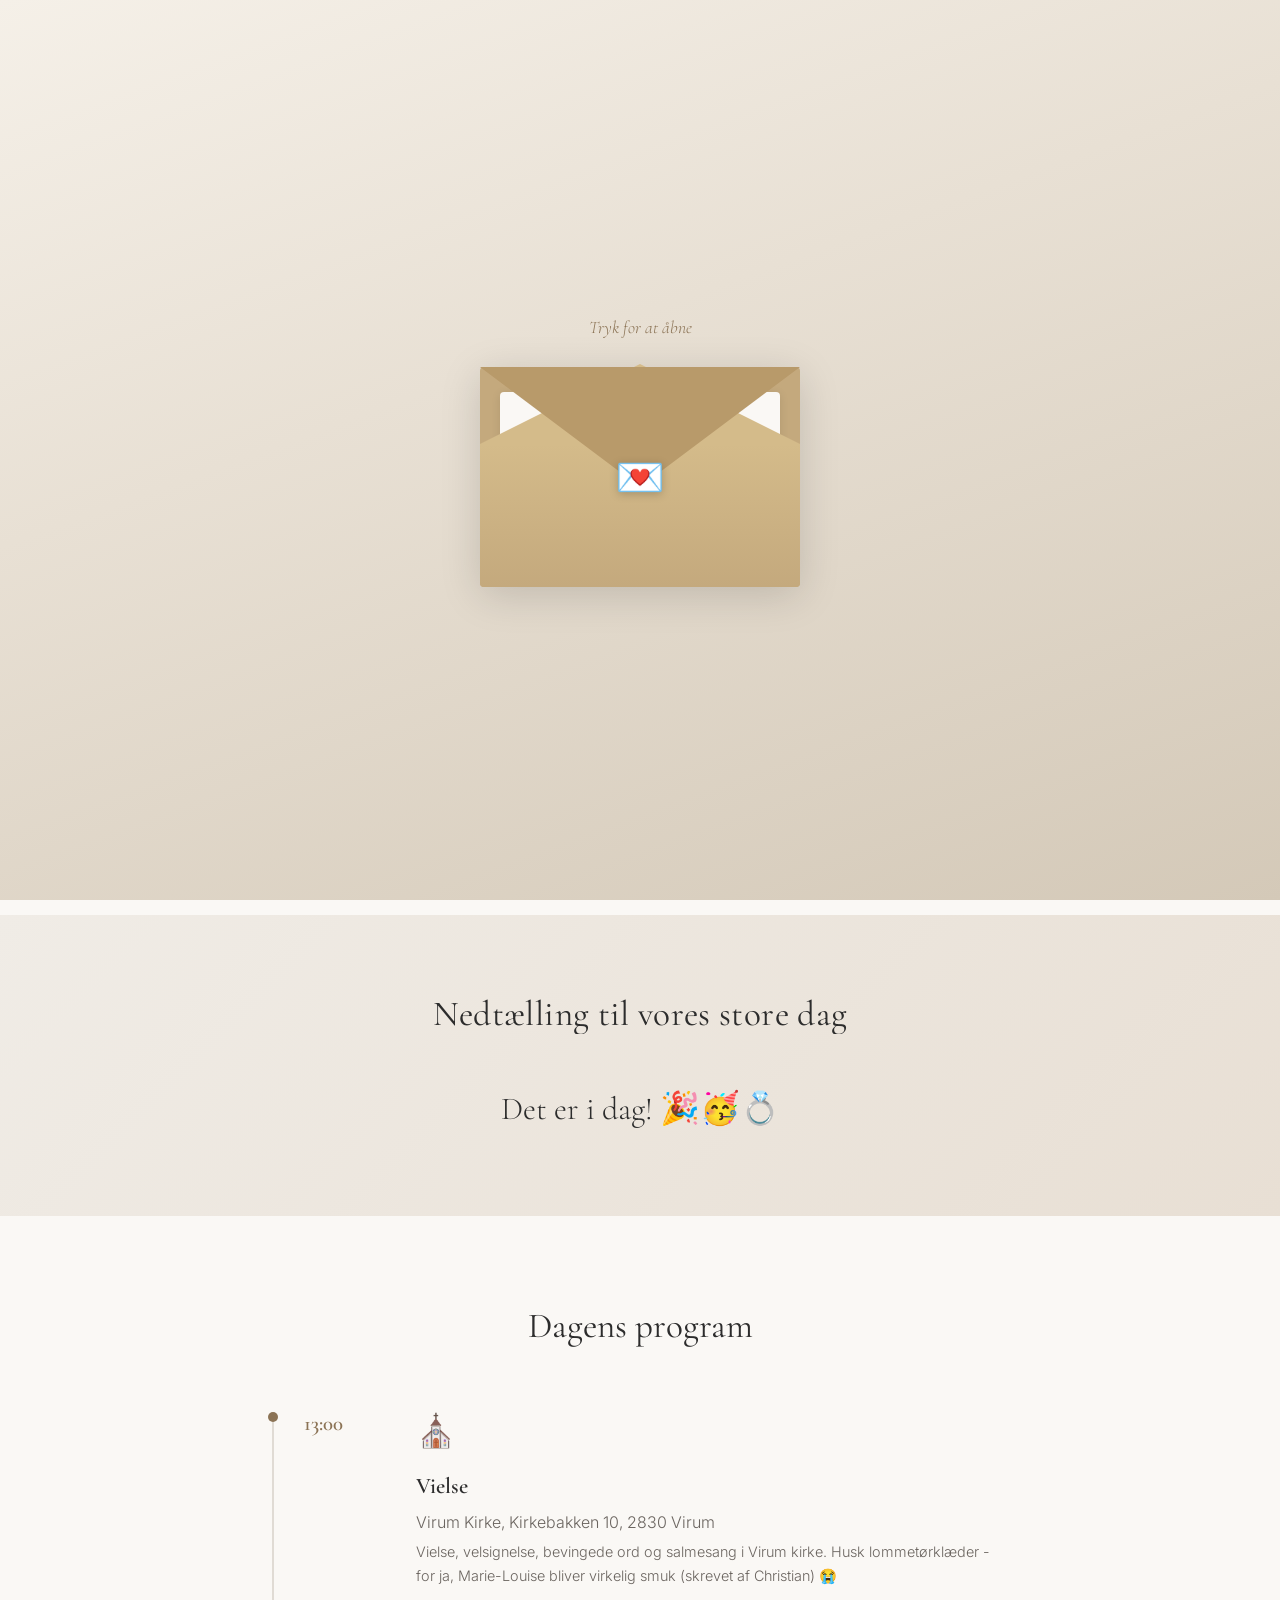
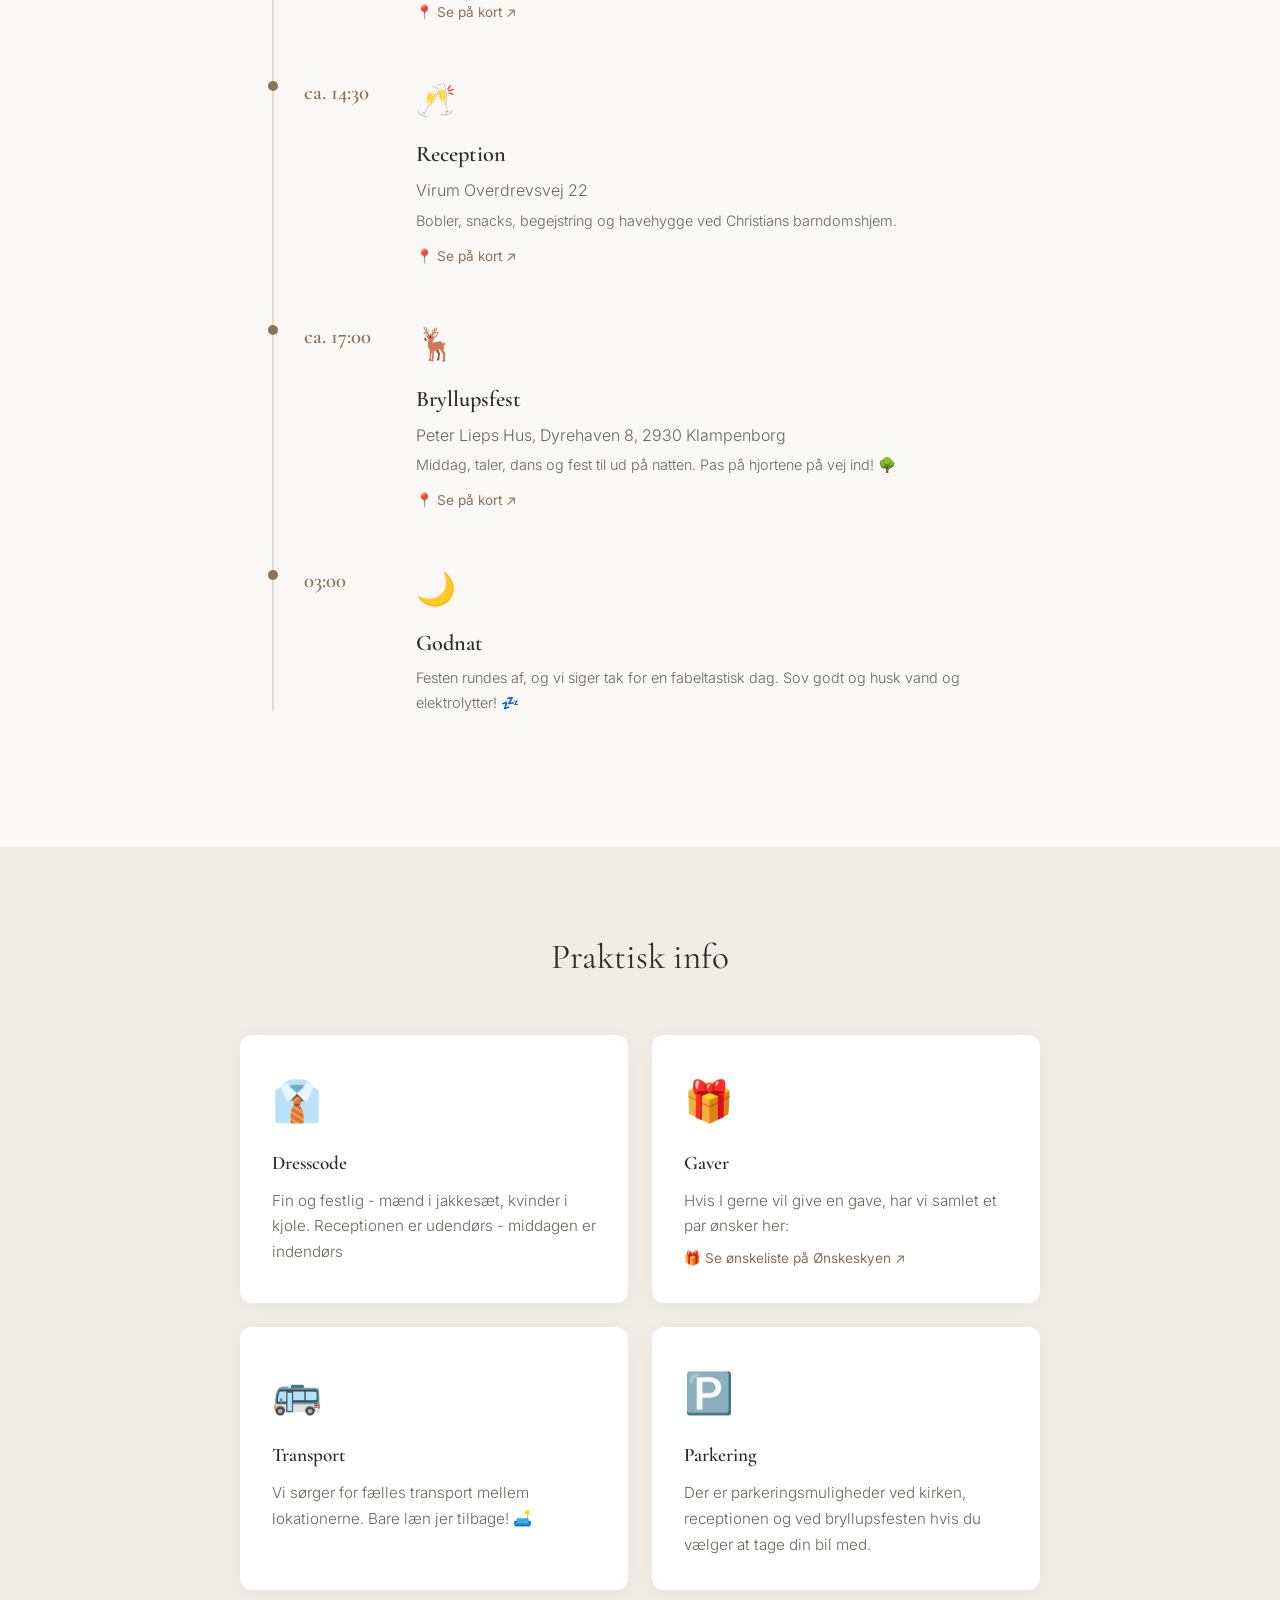
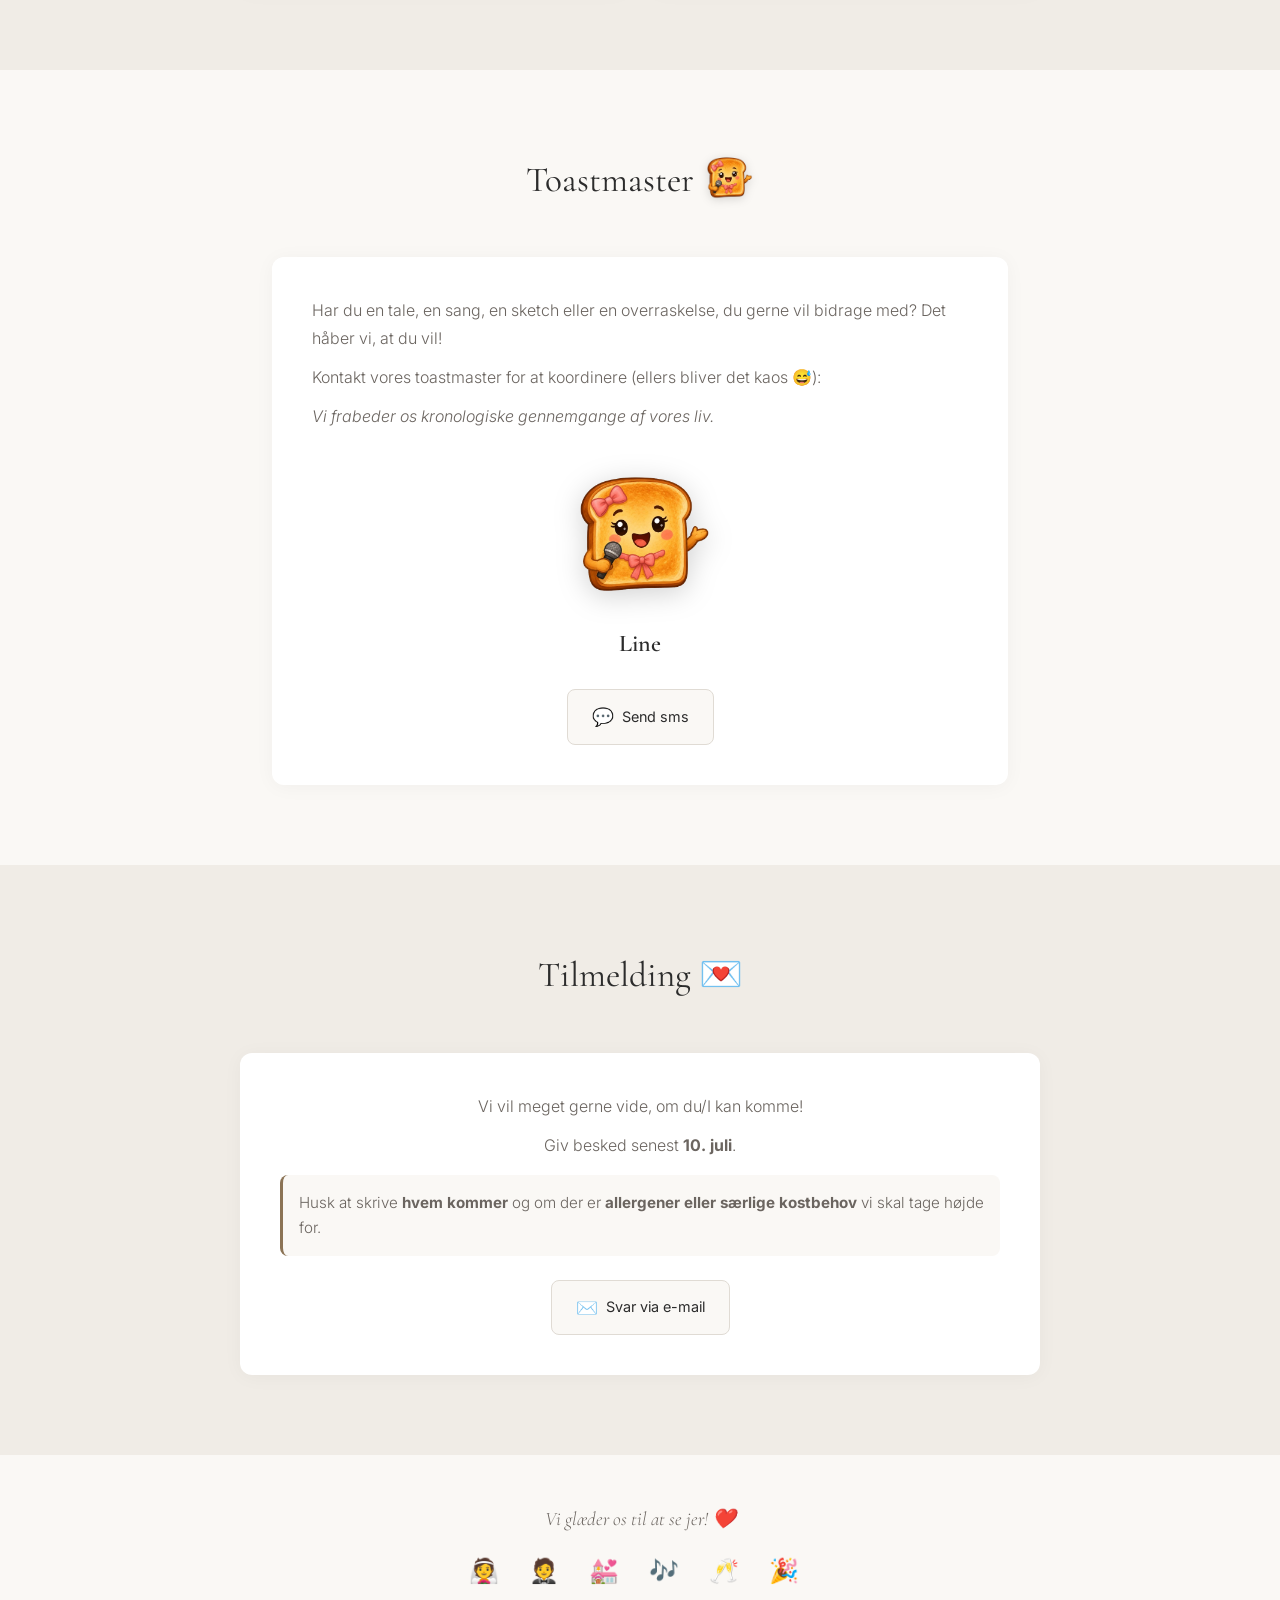
==== index.html @ 2d12bd7f "Brug toastmaster-maskot billede i stedet for emojis" ====
<!DOCTYPE html>
<html lang="da">
<head>
    <meta charset="UTF-8">
    <meta name="viewport" content="width=device-width, initial-scale=1.0">
    <title>Marie-Louise & Christian - Bryllup 22. august 2026</title>
    <link rel="preconnect" href="https://fonts.googleapis.com">
    <link rel="preconnect" href="https://fonts.gstatic.com" crossorigin>
    <link href="https://fonts.googleapis.com/css2?family=Cormorant+Garamond:ital,wght@0,400;0,600;1,400&family=Inter:wght@300;400;500&display=swap" rel="stylesheet">
    <link rel="stylesheet" href="style.css">
</head>
<body>

<!-- ============ ENVELOPE INTRO ============ -->
<div id="envelope-overlay">
    <div id="envelope-scene">
        <p class="envelope-hint">Tryk for at åbne</p>
        <div id="envelope" role="button" tabindex="0" aria-label="Åbn invitation">
            <!-- Back of envelope -->
            <div class="envelope-back"></div>
            <!-- Letter that slides up -->
            <div class="envelope-letter">
                <div class="letter-content">
                    <p class="letter-date">22. august 2026</p>
                    <p class="letter-names">Marie<span class="ml-dash">-</span>Louise<br><span class="letter-amp">&</span><br>Christian</p>
                    <p class="letter-line">I er inviteret til vores bryllup ❤️</p>
                </div>
            </div>
            <!-- Front flap (triangle) -->
            <div class="envelope-flap"></div>
            <!-- Front of envelope -->
            <div class="envelope-front"></div>
            <!-- Wax seal -->
            <div class="envelope-seal">💌</div>
        </div>
    </div>
</div>

<!-- Floating emojis that drift across the screen -->
<div class="floating-emojis" aria-hidden="true">
    <span class="floater" style="--delay: 0s; --x-start: 10%; --duration: 12s;">💒</span>
    <span class="floater" style="--delay: 2s; --x-start: 25%; --duration: 15s;">💍</span>
    <span class="floater" style="--delay: 4s; --x-start: 50%; --duration: 11s;">🥂</span>
    <span class="floater" style="--delay: 1s; --x-start: 70%; --duration: 14s;">🎉</span>
    <span class="floater" style="--delay: 3s; --x-start: 85%; --duration: 13s;">💐</span>
    <span class="floater" style="--delay: 5s; --x-start: 40%; --duration: 16s;">🦌</span>
    <span class="floater" style="--delay: 7s; --x-start: 60%; --duration: 10s;">🍾</span>
    <span class="floater" style="--delay: 6s; --x-start: 15%; --duration: 12s;">❤️</span>
    <span class="floater" style="--delay: 8s; --x-start: 90%; --duration: 14s;">👰</span>
    <span class="floater" style="--delay: 9s; --x-start: 35%; --duration: 11s;">🤵</span>
</div>

<header class="hero">
    <div class="hero-inner">
        <div class="hero-content">
            <p class="hero-date">22. august 2026</p>
            <h1 class="fade-in">Marie<span class="ml-dash">-</span>Louise & Christian</h1>
            <p class="hero-subtitle fade-in delay-1">Vi skal gifteeeeees!!! Vi har valgt, at vi vil dele livet sammen. Det vil vi gerne fejre med jer!</p>
        </div>
        <div class="hero-collage fade-in delay-2">
            <div class="hero-photo hp1" style="background-image: url('static/collage1.jpg');"></div>
            <div class="hero-photo hp2" style="background-image: url('static/collage2.jpg');"></div>
            <div class="hero-photo hp3" style="background-image: url('static/collage3.jpg');"></div>
            <div class="hero-photo hp4" style="background-image: url('static/collage4.jpg');"></div>
        </div>
    </div>
</header>

<main>
    <!-- Os / Vores historie -->
    <section id="os" class="section section-story">
        <div class="story-intro reveal">
            <h2>Os to</h2>
            <p class="story-text">
                Der var engang to energiske mennesker, som fandt ud af, at de skulle dele livet sammen.
                Nu skal vi giftes - og vi håber, at I vil komme og fejre dagen sammen med os.
                Derfor er I inviteret til et brag af en fest! 🎉 Læs videre for at se program, toastmaster-info og meget mere.
            </p>
        </div>
    </section>

    <!-- Countdown -->
    <section id="countdown-section" class="section section-countdown">
        <h2 class="reveal">Nedtælling til vores store dag</h2>
        <div class="countdown reveal" id="countdown">
            <div class="countdown-unit">
                <span class="countdown-number" id="days">--</span>
                <span class="countdown-label">dage</span>
            </div>
            <div class="countdown-unit">
                <span class="countdown-number" id="hours">--</span>
                <span class="countdown-label">timer</span>
            </div>
            <div class="countdown-unit">
                <span class="countdown-number" id="minutes">--</span>
                <span class="countdown-label">minutter</span>
            </div>
            <div class="countdown-unit">
                <span class="countdown-number" id="seconds">--</span>
                <span class="countdown-label">sekunder</span>
            </div>
        </div>
    </section>

    <!-- Program -->
    <section id="program" class="section">
        <h2 class="reveal">Dagens program</h2>
        <div class="timeline">
            <div class="timeline-item reveal">
                <div class="timeline-time">13:00</div>
                <div class="timeline-content">
                    <div class="timeline-emoji">⛪</div>
                    <h3>Vielse</h3>
                    <p>Virum Kirke, Kirkebakken 10, 2830 Virum</p>
                    <p class="detail">Vielse, velsignelse, bevingede ord og salmesang i Virum kirke. Husk lommetørklæder - for ja, Marie-Louise bliver virkelig smuk (skrevet af Christian) 😭</p>
                    <a class="map-link" href="https://maps.google.com/?q=Kirkebakken+10,+2830+Virum" target="_blank" rel="noopener">
                        📍 Se på kort ↗
                    </a>
                </div>
            </div>
            <div class="timeline-item reveal">
                <div class="timeline-time">ca. 14:30</div>
                <div class="timeline-content">
                    <div class="timeline-emoji">🥂</div>
                    <h3>Reception</h3>
                    <p>Virum Overdrevsvej 22</p>
                    <p class="detail">Bobler, snacks, begejstring og havehygge ved Christians barndomshjem.</p>
                    <a class="map-link" href="https://maps.google.com/?q=Virum+Overdrevsvej+22" target="_blank" rel="noopener">
                        📍 Se på kort ↗
                    </a>
                </div>
            </div>
            <div class="timeline-item reveal">
                <div class="timeline-time">ca. 17:00</div>
                <div class="timeline-content">
                    <div class="timeline-emoji">🦌</div>
                    <h3>Bryllupsfest</h3>
                    <p>Peter Lieps Hus, Dyrehaven 8, 2930 Klampenborg</p>
                    <p class="detail">Middag, taler, dans og fest til ud på natten. Pas på hjortene på vej ind! 🌳</p>
                    <a class="map-link" href="https://maps.google.com/?q=Dyrehaven+8,+2930+Klampenborg" target="_blank" rel="noopener">
                        📍 Se på kort ↗
                    </a>
                </div>
            </div>
            <div class="timeline-item reveal">
                <div class="timeline-time">03:00</div>
                <div class="timeline-content">
                    <div class="timeline-emoji">🌙</div>
                    <h3>Godnat</h3>
                    <p class="detail">Festen rundes af, og vi siger tak for en fabeltastisk dag. Sov godt og husk vand og elektrolytter! 💤</p>
                </div>
            </div>
        </div>
    </section>

    <!-- Praktisk info -->
    <section id="praktisk" class="section section-alt">
        <h2 class="reveal">Praktisk info</h2>
        <div class="info-grid">
            <div class="info-card reveal">
                <div class="info-icon">👔</div>
                <h3>Dresscode</h3>
                <p>Fin og festlig - mænd i jakkesæt, kvinder i kjole. Receptionen er udendørs - middagen er indendørs</p>
            </div>
            <div class="info-card reveal">
                <div class="info-icon">🎁</div>
                <h3>Gaver</h3>
                <p>Hvis I gerne vil give en gave, har vi samlet et par ønsker her:</p>
                <a class="map-link" href="https://onskeskyen.dk/s/erh40q" target="_blank" rel="noopener">🎁 Se ønskeliste på Ønskeskyen ↗</a>
            </div>
            <div class="info-card reveal">
                <div class="info-icon">🚌</div>
                <h3>Transport</h3>
                <p>Vi sørger for fælles transport mellem lokationerne. Bare læn jer tilbage! 🛋️</p>
            </div>
            <div class="info-card reveal">
                <div class="info-icon">🅿️</div>
                <h3>Parkering</h3>
                <p>Der er parkeringsmuligheder ved kirken, receptionen og ved bryllupsfesten hvis du vælger at tage din bil med.</p>
            </div>
        </div>
    </section>

    <!-- Toastmaster -->
    <section id="toastmaster" class="section">
        <h2 class="reveal">Toastmaster <img src="static/toastmaster.png" alt="" class="heading-mascot"></h2>
        <div class="card reveal">
            <p>Har du en tale, en sang, en sketch eller en overraskelse, du gerne vil bidrage med? Det håber vi, at du vil!</p>
            <p>Kontakt vores toastmaster for at koordinere (ellers bliver det kaos 😅):</p>
            <p><em>Vi frabeder os kronologiske gennemgange af vores liv.</em></p>
            <div class="toastmaster-info">
                <div class="toastmaster-avatar toastmaster-mascot">
                    <img src="static/toastmaster.png" alt="Toastmaster Line" class="toastmaster-img">
                </div>
                <div class="toastmaster-name">Line</div>
                <div class="contact-links">
                    <a href="sms:+4553289336" class="contact-btn wobble-hover">
                        <span class="icon">💬</span> Send sms
                    </a>
                </div>
            </div>
        </div>
    </section>

    <!-- RSVP -->
    <section id="rsvp" class="section section-alt">
        <h2 class="reveal">Tilmelding 💌</h2>
        <div class="card centered reveal">
            <p>Vi vil meget gerne vide, om du/I kan komme!</p>
            <p>Giv besked senest <strong>10. juli</strong>.</p>
            <p class="rsvp-note">Husk at skrive <strong>hvem kommer</strong> og om der er <strong>allergener eller særlige kostbehov</strong> vi skal tage højde for.</p>
            <div class="contact-links">
                <a href="mailto:cboegelund@gmail.com,marie-louise.burkal@hotmail.com?subject=RSVP%20Bryllup&body=Hej!%20Jeg%2Fvi%20kommer%20gerne%20til%20brylluppet!%20%F0%9F%8E%89%0A%0AHvem%20kommer%3A%20%0AAllergener%2Fkost%3A%20" class="contact-btn wobble-hover">
                    <span class="icon">✉️</span> Svar via e-mail
                </a>
            </div>
        </div>
    </section>
</main>

<footer>
    <p class="footer-text">Vi glæder os til at se jer! ❤️</p>
    <div class="footer-emojis">👰 🤵 💒 🎶 🥂 🎉</div>
</footer>

<!-- Confetti on click easter egg -->
<canvas id="confetti-canvas"></canvas>

<script>
// ==========================================
// Countdown timer
// ==========================================
(function() {
    // Set your wedding date here (month is 0-indexed, so 7 = August)
    const weddingDate = new Date(2026, 7, 22, 13, 0, 0); // August 22, 2026 at 13:00

    function updateCountdown() {
        const now = new Date();
        const diff = weddingDate - now;

        if (diff <= 0) {
            document.getElementById('countdown').innerHTML =
                '<p style="font-size:2rem;font-family:var(--font-display);">Det er i dag! 🎉🥳💍</p>';
            return;
        }

        const days = Math.floor(diff / (1000 * 60 * 60 * 24));
        const hours = Math.floor((diff % (1000 * 60 * 60 * 24)) / (1000 * 60 * 60));
        const minutes = Math.floor((diff % (1000 * 60 * 60)) / (1000 * 60));
        const seconds = Math.floor((diff % (1000 * 60)) / 1000);

        document.getElementById('days').textContent = days;
        document.getElementById('hours').textContent = String(hours).padStart(2, '0');
        document.getElementById('minutes').textContent = String(minutes).padStart(2, '0');
        document.getElementById('seconds').textContent = String(seconds).padStart(2, '0');
    }

    updateCountdown();
    setInterval(updateCountdown, 1000);
})();

// ==========================================
// Scroll reveal animations
// ==========================================
(function() {
    const reveals = document.querySelectorAll('.reveal');
    const observer = new IntersectionObserver((entries) => {
        entries.forEach(entry => {
            if (entry.isIntersecting) {
                entry.target.classList.add('revealed');
                observer.unobserve(entry.target);
            }
        });
    }, { threshold: 0.15 });

    reveals.forEach(el => observer.observe(el));
})();

// ==========================================
// Confetti easter egg (click anywhere 5 times fast)
// ==========================================
(function() {
    const canvas = document.getElementById('confetti-canvas');
    const ctx = canvas.getContext('2d');
    let clicks = 0;
    let clickTimer;
    let particles = [];
    let animating = false;

    function resize() {
        canvas.width = window.innerWidth;
        canvas.height = window.innerHeight;
    }
    resize();
    window.addEventListener('resize', resize);

    const colors = ['#c4a97d', '#8b7355', '#e8d5b5', '#ff6b6b', '#ffd93d', '#6bcb77', '#4d96ff'];
    const emojis = ['💍', '❤️', '🥂', '🎉', '💐', '✨', '💒', '🦌'];

    function createParticles(x, y) {
        for (let i = 0; i < 60; i++) {
            const isEmoji = Math.random() > 0.6;
            particles.push({
                x: x,
                y: y,
                vx: (Math.random() - 0.5) * 12,
                vy: (Math.random() - 1) * 12,
                size: isEmoji ? 20 : Math.random() * 8 + 3,
                color: colors[Math.floor(Math.random() * colors.length)],
                emoji: isEmoji ? emojis[Math.floor(Math.random() * emojis.length)] : null,
                life: 1,
                decay: Math.random() * 0.015 + 0.008,
                rotation: Math.random() * 360,
                rotSpeed: (Math.random() - 0.5) * 10
            });
        }
    }

    function animate() {
        if (!animating) return;
        ctx.clearRect(0, 0, canvas.width, canvas.height);

        particles = particles.filter(p => p.life > 0);

        particles.forEach(p => {
            p.x += p.vx;
            p.y += p.vy;
            p.vy += 0.25;
            p.life -= p.decay;
            p.rotation += p.rotSpeed;

            ctx.globalAlpha = p.life;
            ctx.save();
            ctx.translate(p.x, p.y);
            ctx.rotate(p.rotation * Math.PI / 180);

            if (p.emoji) {
                ctx.font = `${p.size}px serif`;
                ctx.textAlign = 'center';
                ctx.fillText(p.emoji, 0, 0);
            } else {
                ctx.fillStyle = p.color;
                ctx.fillRect(-p.size / 2, -p.size / 2, p.size, p.size);
            }

            ctx.restore();
        });

        ctx.globalAlpha = 1;

        if (particles.length > 0) {
            requestAnimationFrame(animate);
        } else {
            animating = false;
            ctx.clearRect(0, 0, canvas.width, canvas.height);
        }
    }

    document.addEventListener('click', (e) => {
        clicks++;
        clearTimeout(clickTimer);
        clickTimer = setTimeout(() => { clicks = 0; }, 800);

        if (clicks >= 5) {
            clicks = 0;
            createParticles(e.clientX, e.clientY);
            if (!animating) {
                animating = true;
                animate();
            }
        }
    });

    // Also trigger confetti from the fun banner
    const funBanner = document.querySelector('.fun-banner');
    if (funBanner) {
        funBanner.addEventListener('click', (e) => {
            const rect = funBanner.getBoundingClientRect();
            createParticles(rect.left + rect.width / 2, rect.top + rect.height / 2);
            if (!animating) {
                animating = true;
                animate();
            }
        });
    }
})();

// ==========================================
// Smooth hero entrance
// ==========================================
document.addEventListener('DOMContentLoaded', () => {
    document.querySelectorAll('.fade-in').forEach(el => {
        el.style.opacity = '1';
        el.style.transform = 'translateY(0)';
    });
});

// ==========================================
// Envelope intro
// ==========================================
(function() {
    const envelope = document.getElementById('envelope');
    const overlay = document.getElementById('envelope-overlay');
    if (!envelope || !overlay) return;

    let opened = false;

    function openEnvelope() {
        if (opened) return;
        opened = true;

        // Open flap + slide letter up
        envelope.classList.add('open');

        // Letter slides up in ~1s, then wait 4s before fading out
        setTimeout(() => {
            overlay.classList.add('opened');
        }, 5000);

        // Remove overlay from DOM after fade transition
        setTimeout(() => {
            overlay.remove();
        }, 5800);
    }

    envelope.addEventListener('click', openEnvelope);
    envelope.addEventListener('keydown', (e) => {
        if (e.key === 'Enter' || e.key === ' ') {
            e.preventDefault();
            openEnvelope();
        }
    });
})();
</script>

</body>
</html>
---- style.css ----
/* === Envelope Intro === */
#envelope-overlay {
    position: fixed;
    inset: 0;
    z-index: 10000;
    background: linear-gradient(160deg, #f5f0e8 0%, #e8e0d4 40%, #d4c9b8 100%);
    display: flex;
    align-items: center;
    justify-content: center;
    transition: opacity 0.6s ease, visibility 0.6s ease;
}

#envelope-overlay.opened {
    opacity: 0;
    visibility: hidden;
    pointer-events: none;
}

#envelope-scene {
    display: flex;
    flex-direction: column;
    align-items: center;
    gap: 1.5rem;
}

.envelope-hint {
    font-family: 'Cormorant Garamond', Georgia, serif;
    font-style: italic;
    font-size: 1.1rem;
    color: #8b7355;
    animation: hintPulse 2s ease-in-out infinite;
}

@keyframes hintPulse {
    0%, 100% { opacity: 0.6; }
    50% { opacity: 1; }
}

#envelope {
    position: relative;
    width: 320px;
    height: 220px;
    cursor: pointer;
    perspective: 800px;
    transition: transform 0.3s ease;
}

#envelope:hover {
    transform: scale(1.03);
}

/* Envelope back */
.envelope-back {
    position: absolute;
    inset: 0;
    background: #c4a97d;
    border-radius: 4px;
    box-shadow: 0 8px 40px rgba(0, 0, 0, 0.15);
}

/* Envelope front (bottom half) */
.envelope-front {
    position: absolute;
    bottom: 0;
    left: 0;
    right: 0;
    height: 65%;
    background: linear-gradient(180deg, #d4bb8a 0%, #c4a97d 100%);
    border-radius: 0 0 4px 4px;
    z-index: 3;
}

/* Front triangular fold */
.envelope-front::before {
    content: '';
    position: absolute;
    top: 0;
    left: 0;
    right: 0;
    height: 0;
    border-left: 160px solid transparent;
    border-right: 160px solid transparent;
    border-bottom: 80px solid #d4bb8a;
    transform: translateY(-80px);
}

/* Flap (top triangle) */
.envelope-flap {
    position: absolute;
    top: 0;
    left: 0;
    right: 0;
    height: 0;
    border-left: 160px solid transparent;
    border-right: 160px solid transparent;
    border-top: 120px solid #b89a6a;
    z-index: 4;
    transform-origin: top center;
    transition: transform 0.6s ease;
}

/* Letter inside */
.envelope-letter {
    position: absolute;
    left: 20px;
    right: 20px;
    bottom: 15px;
    height: 180px;
    background: #faf8f5;
    border-radius: 4px;
    z-index: 2;
    transition: transform 0.8s cubic-bezier(0.34, 1.56, 0.64, 1);
    transition-delay: 0.3s;
    box-shadow: 0 2px 10px rgba(0, 0, 0, 0.1);
    overflow: hidden;
}

.letter-content {
    padding: 1.25rem 1rem;
    text-align: center;
    font-family: 'Cormorant Garamond', Georgia, serif;
}

.letter-date {
    font-size: 0.75rem;
    letter-spacing: 0.2em;
    text-transform: uppercase;
    color: #8b7355;
    margin-bottom: 0.5rem;
    font-family: 'Inter', sans-serif;
    font-weight: 400;
}

.letter-names {
    font-size: 1.5rem;
    font-weight: 600;
    color: #2c2c2c;
    line-height: 1.2;
    margin-bottom: 0.5rem;
}

.letter-amp {
    font-style: italic;
    font-weight: 400;
    color: #8b7355;
    font-size: 1.2rem;
}

.letter-line {
    font-size: 0.85rem;
    font-style: italic;
    color: #6b6560;
}

.letter-heart {
    font-size: 1.2rem;
    margin-top: 0.25rem;
    animation: pulse 2s ease-in-out infinite;
}

/* Wax seal */
.envelope-seal {
    position: absolute;
    top: 50%;
    left: 50%;
    transform: translate(-50%, -50%);
    font-size: 2.5rem;
    z-index: 5;
    filter: drop-shadow(0 2px 4px rgba(0, 0, 0, 0.2));
    transition: opacity 0.3s ease, transform 0.3s ease;
}

/* === Envelope OPEN state === */
#envelope.open .envelope-flap {
    transform: rotateX(180deg);
    z-index: 1;
}

#envelope.open .envelope-letter {
    transform: translateY(-200px);
    z-index: 10;
}

#envelope.open .envelope-seal {
    opacity: 0;
    transform: translate(-50%, -50%) scale(0.5);
}

/* Envelope responsive */
@media (max-width: 400px) {
    #envelope {
        width: 260px;
        height: 180px;
    }

    .envelope-front::before {
        border-left-width: 130px;
        border-right-width: 130px;
        border-bottom-width: 65px;
        transform: translateY(-65px);
    }

    .envelope-flap {
        border-left-width: 130px;
        border-right-width: 130px;
        border-top-width: 100px;
    }

    .envelope-letter {
        left: 15px;
        right: 15px;
        height: 150px;
    }

    .letter-names {
        font-size: 1.2rem;
    }

    .letter-date {
        font-size: 0.65rem;
    }
}

/* === Reset & Base === */
*, *::before, *::after {
    margin: 0;
    padding: 0;
    box-sizing: border-box;
}

:root {
    --color-bg: #faf8f5;
    --color-bg-alt: #f0ece6;
    --color-text: #2c2c2c;
    --color-text-muted: #6b6560;
    --color-accent: #8b7355;
    --color-accent-light: #c4a97d;
    --color-white: #ffffff;
    --color-border: #e0dbd4;
    --font-display: 'Cormorant Garamond', Georgia, serif;
    --font-body: 'Inter', -apple-system, BlinkMacSystemFont, sans-serif;
}

html {
    scroll-behavior: smooth;
}

body {
    font-family: var(--font-body);
    font-weight: 300;
    color: var(--color-text);
    background: var(--color-bg);
    line-height: 1.7;
    -webkit-font-smoothing: antialiased;
    overflow-x: hidden;
}

/* === Floating Emojis === */
.floating-emojis {
    position: fixed;
    top: 0;
    left: 0;
    width: 100%;
    height: 100%;
    pointer-events: none;
    z-index: 0;
    overflow: hidden;
}

.floater {
    position: absolute;
    font-size: 1.5rem;
    opacity: 0;
    left: var(--x-start);
    animation: floatUp var(--duration) var(--delay) infinite ease-in;
}

@keyframes floatUp {
    0% {
        opacity: 0;
        transform: translateY(110vh) rotate(0deg);
    }
    10% {
        opacity: 0.4;
    }
    90% {
        opacity: 0.4;
    }
    100% {
        opacity: 0;
        transform: translateY(-10vh) rotate(360deg);
    }
}

/* === Hero === */
.hero {
    min-height: 55vh;
    display: flex;
    align-items: center;
    justify-content: center;
    text-align: center;
    background: linear-gradient(
        160deg,
        #f5f0e8 0%,
        #e8e0d4 40%,
        #d4c9b8 100%
    );
    padding: 2rem;
    position: relative;
    overflow: hidden;
    z-index: 1;
}

.hero::before {
    content: '';
    position: absolute;
    top: -50%;
    left: -50%;
    width: 200%;
    height: 200%;
    background: radial-gradient(
        ellipse at 30% 50%,
        rgba(196, 169, 125, 0.15) 0%,
        transparent 60%
    );
    pointer-events: none;
}

.hero-inner {
    position: relative;
    z-index: 1;
    display: grid;
    grid-template-columns: 1fr 1fr;
    gap: 3rem;
    align-items: center;
    width: 100%;
    max-width: 1100px;
    text-align: left;
}

.hero-content {
    position: relative;
    z-index: 1;
}

/* === Hero collage === */
.hero-collage {
    display: grid;
    grid-template-columns: repeat(2, 1fr);
    grid-template-rows: repeat(2, 1fr);
    gap: 12px;
    width: 100%;
    aspect-ratio: 1 / 1;
    max-width: 460px;
    justify-self: end;
}

.hero-photo {
    background-color: rgba(255, 255, 255, 0.55);
    background-size: cover;
    background-position: center;
    border-radius: 10px;
    box-shadow: 0 6px 22px rgba(0, 0, 0, 0.12);
    display: flex;
    align-items: center;
    justify-content: center;
    transition: transform 0.4s ease;
    overflow: hidden;
}

.hero-photo .photo-placeholder {
    font-size: 2rem;
    opacity: 0.6;
}

.hero-photo:hover { transform: translateY(-3px) scale(1.02); }

.hero-collage .hp1 { transform: rotate(-2deg); }
.hero-collage .hp2 { transform: rotate(1.8deg); margin-top: 1.2rem; }
.hero-collage .hp3 { transform: rotate(2deg); margin-bottom: 1.2rem; }
.hero-collage .hp4 { transform: rotate(-1.5deg); }

.hero-photo[style*="background-image"] .photo-placeholder { display: none; }

.hero-date {
    font-family: var(--font-body);
    font-weight: 400;
    letter-spacing: 0.3em;
    text-transform: uppercase;
    font-size: 0.85rem;
    color: var(--color-accent);
    margin-bottom: 1.5rem;
}

.hero h1 {
    font-family: var(--font-display);
    font-weight: 400;
    font-size: clamp(2.5rem, 8vw, 5rem);
    line-height: 1.1;
    color: var(--color-text);
    margin-bottom: 1rem;
}

.ml-dash {
    font-family: var(--font-body);
    font-weight: 400;
    font-size: 0.85em;
    vertical-align: 0.12em;
    padding: 0 0.04em;
}

.hero-subtitle {
    color: var(--color-text-muted);
    font-style: italic;
    font-family: var(--font-display);
    font-size: 1.3rem;
    margin-bottom: 1.5rem;
}

.hero-rings {
    font-size: 2rem;
    margin-bottom: 2rem;
    animation: pulse 2s ease-in-out infinite;
}

@keyframes pulse {
    0%, 100% { transform: scale(1); }
    50% { transform: scale(1.1); }
}

/* Fade-in hero elements */
.fade-in {
    opacity: 0;
    transform: translateY(20px);
    transition: opacity 0.8s ease, transform 0.8s ease;
}

.fade-in.delay-1 { transition-delay: 0.3s; }
.fade-in.delay-2 { transition-delay: 0.6s; }
.fade-in.delay-3 { transition-delay: 0.9s; }

/* Scroll hint */
.scroll-hint {
    display: inline-flex;
    flex-direction: column;
    align-items: center;
    gap: 0.25rem;
    color: var(--color-accent);
    text-decoration: none;
    font-size: 0.85rem;
    font-weight: 400;
    letter-spacing: 0.05em;
}

.scroll-arrow {
    font-size: 1.5rem;
    animation: bounce 2s infinite;
}

@keyframes bounce {
    0%, 20%, 50%, 80%, 100% { transform: translateY(0); }
    40% { transform: translateY(8px); }
    60% { transform: translateY(4px); }
}

/* === Countdown === */
.section-countdown {
    text-align: center;
    background: linear-gradient(135deg, var(--color-bg-alt), #e8dfd4);
    max-width: 100%;
    padding: 4rem 0;
}

.section-countdown h2 {
    max-width: none;
    width: 100%;
    margin-left: 0;
    margin-right: 0;
    padding: 0 1rem;
    font-size: clamp(2.2rem, 7vw, 5rem);
    line-height: 1.1;
    margin-bottom: 2.5rem;
    letter-spacing: 0.01em;
    white-space: nowrap;
    overflow: hidden;
    text-overflow: clip;
}

.section-countdown .countdown {
    max-width: 900px;
    margin-left: auto;
    margin-right: auto;
    padding: 0 2rem;
}

@media (max-width: 700px) {
    .section-countdown h2 {
        white-space: normal;
        font-size: clamp(1.6rem, 8vw, 2.4rem);
    }
}

.countdown {
    display: flex;
    justify-content: center;
    gap: 2rem;
    flex-wrap: wrap;
}

.countdown-unit {
    display: flex;
    flex-direction: column;
    align-items: center;
}

.countdown-number {
    font-family: var(--font-display);
    font-weight: 600;
    font-size: 3.5rem;
    color: var(--color-accent);
    line-height: 1;
    min-width: 3ch;
}

.countdown-label {
    font-size: 0.8rem;
    text-transform: uppercase;
    letter-spacing: 0.15em;
    color: var(--color-text-muted);
    margin-top: 0.5rem;
}

/* === Sections === */
.section {
    padding: 5rem 2rem;
    max-width: 800px;
    margin: 0 auto;
    position: relative;
    z-index: 1;
}

.section-alt {
    max-width: 100%;
    background: var(--color-bg-alt);
}

.section-countdown {
    max-width: 100%;
}

.section-alt > * {
    max-width: 800px;
    margin-left: auto;
    margin-right: auto;
}

.section h2 {
    font-family: var(--font-display);
    font-weight: 400;
    font-size: 2.2rem;
    text-align: center;
    margin-bottom: 3rem;
    color: var(--color-text);
}

/* === Scroll reveal === */
.reveal {
    opacity: 0;
    transform: translateY(30px);
    transition: opacity 0.7s ease, transform 0.7s ease;
}

.reveal.revealed {
    opacity: 1;
    transform: translateY(0);
}

/* === Timeline === */
.timeline {
    position: relative;
    padding-left: 2rem;
}

.timeline::before {
    content: '';
    position: absolute;
    left: 0;
    top: 0.5rem;
    bottom: 0.5rem;
    width: 2px;
    background: var(--color-border);
}

.timeline-item {
    display: flex;
    gap: 2rem;
    margin-bottom: 3rem;
    position: relative;
}

.timeline-item::before {
    content: '';
    position: absolute;
    left: -2rem;
    top: 0.5rem;
    width: 10px;
    height: 10px;
    border-radius: 50%;
    background: var(--color-accent);
    transform: translateX(-4px);
}

.timeline-time {
    font-family: var(--font-display);
    font-weight: 600;
    font-size: 1.3rem;
    color: var(--color-accent);
    min-width: 5rem;
    padding-top: 0.1rem;
}

.timeline-emoji {
    font-size: 2rem;
    margin-bottom: 0.5rem;
}

.timeline-content h3 {
    font-family: var(--font-display);
    font-weight: 600;
    font-size: 1.4rem;
    margin-bottom: 0.25rem;
}

.timeline-content p {
    color: var(--color-text-muted);
    margin-bottom: 0.25rem;
}

.timeline-content .detail {
    font-size: 0.9rem;
}

.map-link {
    display: inline-block;
    margin-top: 0.5rem;
    font-size: 0.85rem;
    font-weight: 400;
    color: var(--color-accent);
    text-decoration: none;
    border-bottom: 1px solid transparent;
    transition: border-color 0.2s, transform 0.2s;
}

.map-link:hover {
    border-bottom-color: var(--color-accent);
    transform: translateX(3px);
}

/* === Fun banner === */
.section-fun {
    max-width: 100%;
    background: var(--color-accent);
    padding: 2rem;
    overflow: hidden;
}

.fun-banner {
    text-align: center;
    cursor: pointer;
    user-select: none;
}

.fun-text {
    font-family: var(--font-display);
    font-size: 1.8rem;
    color: var(--color-white);
    display: inline-block;
    animation: wiggle 3s ease-in-out infinite;
}

@keyframes wiggle {
    0%, 100% { transform: rotate(-2deg); }
    50% { transform: rotate(2deg); }
}

/* === Cards === */
.card {
    background: var(--color-white);
    border-radius: 12px;
    padding: 2.5rem;
    box-shadow: 0 2px 20px rgba(0, 0, 0, 0.04);
}

.card.centered {
    text-align: center;
}

.card p {
    color: var(--color-text-muted);
    margin-bottom: 0.75rem;
}

/* === Toastmaster === */
.toastmaster-info {
    margin-top: 2rem;
    text-align: center;
}

.toastmaster-avatar {
    font-size: 3rem;
    margin-bottom: 0.5rem;
    animation: tilt 4s ease-in-out infinite;
}

@keyframes tilt {
    0%, 100% { transform: rotate(-5deg); }
    50% { transform: rotate(5deg); }
}

.toastmaster-name {
    font-family: var(--font-display);
    font-weight: 600;
    font-size: 1.5rem;
    margin-bottom: 1.25rem;
    color: var(--color-text);
}

.contact-links {
    display: flex;
    flex-wrap: wrap;
    gap: 0.75rem;
    justify-content: center;
    margin-top: 1.5rem;
}

.contact-btn {
    display: inline-flex;
    align-items: center;
    gap: 0.5rem;
    padding: 0.75rem 1.5rem;
    background: var(--color-bg);
    color: var(--color-text);
    text-decoration: none;
    border-radius: 8px;
    font-size: 0.9rem;
    font-weight: 400;
    transition: background 0.2s, transform 0.2s, box-shadow 0.2s;
    border: 1px solid var(--color-border);
}

.contact-btn:hover {
    background: var(--color-bg-alt);
    transform: translateY(-2px);
    box-shadow: 0 4px 12px rgba(0, 0, 0, 0.08);
}

.wobble-hover:hover {
    animation: wobble 0.5s ease;
}

@keyframes wobble {
    0% { transform: translateY(-2px) rotate(0deg); }
    25% { transform: translateY(-2px) rotate(-3deg); }
    50% { transform: translateY(-2px) rotate(3deg); }
    75% { transform: translateY(-2px) rotate(-1deg); }
    100% { transform: translateY(-2px) rotate(0deg); }
}

.contact-btn .icon {
    font-size: 1.1rem;
}

/* === Info Grid === */
.info-grid {
    display: grid;
    grid-template-columns: repeat(auto-fit, minmax(280px, 1fr));
    gap: 1.5rem;
}

.info-card {
    background: var(--color-white);
    border-radius: 12px;
    padding: 2rem;
    box-shadow: 0 2px 20px rgba(0, 0, 0, 0.04);
    transition: transform 0.3s ease, box-shadow 0.3s ease;
}

.info-card:hover {
    transform: translateY(-4px);
    box-shadow: 0 8px 30px rgba(0, 0, 0, 0.08);
}

.info-icon {
    font-size: 2.5rem;
    margin-bottom: 0.75rem;
}

.info-card h3 {
    font-family: var(--font-display);
    font-weight: 600;
    font-size: 1.2rem;
    margin-bottom: 0.5rem;
    color: var(--color-text);
}

.info-card p {
    color: var(--color-text-muted);
    font-size: 0.95rem;
}

/* === Story / Os section === */
.section-story {
    max-width: 1100px;
    padding-top: 5rem;
    padding-bottom: 5rem;
}

.story-intro {
    text-align: center;
    max-width: 640px;
    margin: 0 auto 3rem;
}

.story-intro h2 {
    font-family: var(--font-display);
    font-weight: 400;
    font-size: 2.4rem;
    margin-bottom: 1.25rem;
    color: var(--color-text);
}

.story-text {
    font-family: var(--font-display);
    font-style: italic;
    font-size: 1.2rem;
    line-height: 1.7;
    color: var(--color-text-muted);
}

/* === Collage === */
.collage {
    display: grid;
    grid-template-columns: repeat(4, 1fr);
    grid-auto-rows: 140px;
    gap: 14px;
    max-width: 1000px;
    margin: 0 auto;
}

.collage-photo {
    position: relative;
    background-color: var(--color-bg-alt);
    background-size: cover;
    background-position: center;
    border-radius: 8px;
    overflow: hidden;
    box-shadow: 0 4px 18px rgba(0, 0, 0, 0.08);
    display: flex;
    align-items: center;
    justify-content: center;
    transition: transform 0.4s ease, box-shadow 0.4s ease;
}

.collage-photo::after {
    content: '';
    position: absolute;
    inset: 0;
    background: linear-gradient(160deg, rgba(196, 169, 125, 0.18), rgba(139, 115, 85, 0.05));
    pointer-events: none;
}

.collage-photo:hover {
    transform: translateY(-4px) rotate(0deg) scale(1.02);
    box-shadow: 0 12px 30px rgba(0, 0, 0, 0.15);
    z-index: 2;
}

.photo-placeholder {
    font-size: 2.4rem;
    opacity: 0.55;
    z-index: 1;
}

/* Asymmetric magazine layout */
.collage .c1  { grid-column: 1 / span 1; grid-row: 1 / span 2; transform: rotate(-1.5deg); }
.collage .c2  { grid-column: 2 / span 2; grid-row: 1 / span 1; transform: rotate(1deg); }
.collage .c3  { grid-column: 4 / span 1; grid-row: 1 / span 1; transform: rotate(-2deg); }
.collage .c4  { grid-column: 2 / span 1; grid-row: 2 / span 1; transform: rotate(2deg); }
.collage .c5  { grid-column: 3 / span 1; grid-row: 2 / span 1; transform: rotate(-1deg); }
.collage .c6  { grid-column: 4 / span 1; grid-row: 2 / span 2; transform: rotate(1.5deg); }
.collage .c7  { grid-column: 1 / span 2; grid-row: 3 / span 1; transform: rotate(-1deg); }
.collage .c8  { grid-column: 3 / span 1; grid-row: 3 / span 1; transform: rotate(1.8deg); }
.collage .c9  { grid-column: 1 / span 1; grid-row: 4 / span 1; transform: rotate(2deg); }
.collage .c10 { grid-column: 2 / span 3; grid-row: 4 / span 1; transform: rotate(-1.2deg); }

/* If real photos exist (data-photo set as background-image inline), the placeholder fades out */
.collage-photo[style*="background-image"] .photo-placeholder { display: none; }

/* === Toastmaster photo === */
.toastmaster-photo {
    width: 120px;
    height: 120px;
    border-radius: 50%;
    background-color: var(--color-bg-alt);
    background-size: cover;
    background-position: center;
    display: flex;
    align-items: center;
    justify-content: center;
    margin: 0 auto 0.75rem;
    box-shadow: 0 4px 18px rgba(0, 0, 0, 0.1);
    border: 3px solid var(--color-white);
    font-size: 3rem;
    animation: tilt 4s ease-in-out infinite;
}

.toastmaster-photo .photo-placeholder {
    font-size: 2.6rem;
}

/* Toastmaster mascot image */
.toastmaster-mascot {
    width: 150px;
    height: 150px;
    margin: 0 auto 0.75rem;
    display: flex;
    align-items: center;
    justify-content: center;
    animation: tilt 4s ease-in-out infinite;
}

.toastmaster-img {
    width: 100%;
    height: 100%;
    object-fit: contain;
    filter: drop-shadow(0 5px 14px rgba(0, 0, 0, 0.18));
}

.heading-mascot {
    height: 1.5em;
    width: auto;
    vertical-align: -0.4em;
    filter: drop-shadow(0 2px 5px rgba(0, 0, 0, 0.15));
}

/* === RSVP note === */
.rsvp-note {
    font-size: 0.95rem;
    color: var(--color-text-muted);
    margin-top: 1rem;
    padding: 0.9rem 1rem;
    background: var(--color-bg);
    border-radius: 8px;
    border-left: 3px solid var(--color-accent);
    text-align: left;
}

/* === Footer === */
footer {
    text-align: center;
    padding: 3rem 2rem;
    color: var(--color-text-muted);
    font-family: var(--font-display);
    font-style: italic;
    font-size: 1.2rem;
    position: relative;
    z-index: 1;
}

.footer-emojis {
    margin-top: 1rem;
    font-size: 1.5rem;
    letter-spacing: 0.5em;
    font-style: normal;
}

/* === Confetti canvas === */
#confetti-canvas {
    position: fixed;
    top: 0;
    left: 0;
    width: 100%;
    height: 100%;
    pointer-events: none;
    z-index: 9999;
}

/* === Responsive === */
@media (max-width: 600px) {
    .hero {
        min-height: 45vh;
    }

    .hero-inner {
        grid-template-columns: 1fr;
        text-align: center;
        gap: 2rem;
    }

    .hero-collage {
        max-width: 320px;
        margin: 0 auto;
        justify-self: center;
    }

    .section {
        padding: 3rem 1.25rem;
    }

    .timeline-item {
        flex-direction: column;
        gap: 0.25rem;
    }

    .timeline-time {
        font-size: 1.1rem;
    }

    .contact-links {
        flex-direction: column;
        align-items: stretch;
    }

    .contact-btn {
        justify-content: center;
    }

    .info-grid {
        grid-template-columns: 1fr;
    }

    .card {
        padding: 1.5rem;
    }

    .countdown-number {
        font-size: 2.5rem;
    }

    .countdown {
        gap: 1rem;
    }

    .floater {
        font-size: 1.2rem;
    }

    .fun-text {
        font-size: 1.3rem;
    }

    .story-intro h2 {
        font-size: 1.9rem;
    }

    .story-text {
        font-size: 1.05rem;
    }

    .collage {
        grid-template-columns: repeat(2, 1fr);
        grid-auto-rows: 120px;
        gap: 10px;
    }

    .collage .c1  { grid-column: 1 / span 1; grid-row: 1 / span 2; }
    .collage .c2  { grid-column: 2 / span 1; grid-row: 1 / span 1; }
    .collage .c3  { grid-column: 2 / span 1; grid-row: 2 / span 1; }
    .collage .c4  { grid-column: 1 / span 1; grid-row: 3 / span 1; }
    .collage .c5  { grid-column: 2 / span 1; grid-row: 3 / span 2; }
    .collage .c6  { grid-column: 1 / span 1; grid-row: 4 / span 1; }
    .collage .c7  { grid-column: 1 / span 2; grid-row: 5 / span 1; }
    .collage .c8  { grid-column: 1 / span 1; grid-row: 6 / span 1; }
    .collage .c9  { grid-column: 2 / span 1; grid-row: 6 / span 1; }
    .collage .c10 { grid-column: 1 / span 2; grid-row: 7 / span 1; }
}
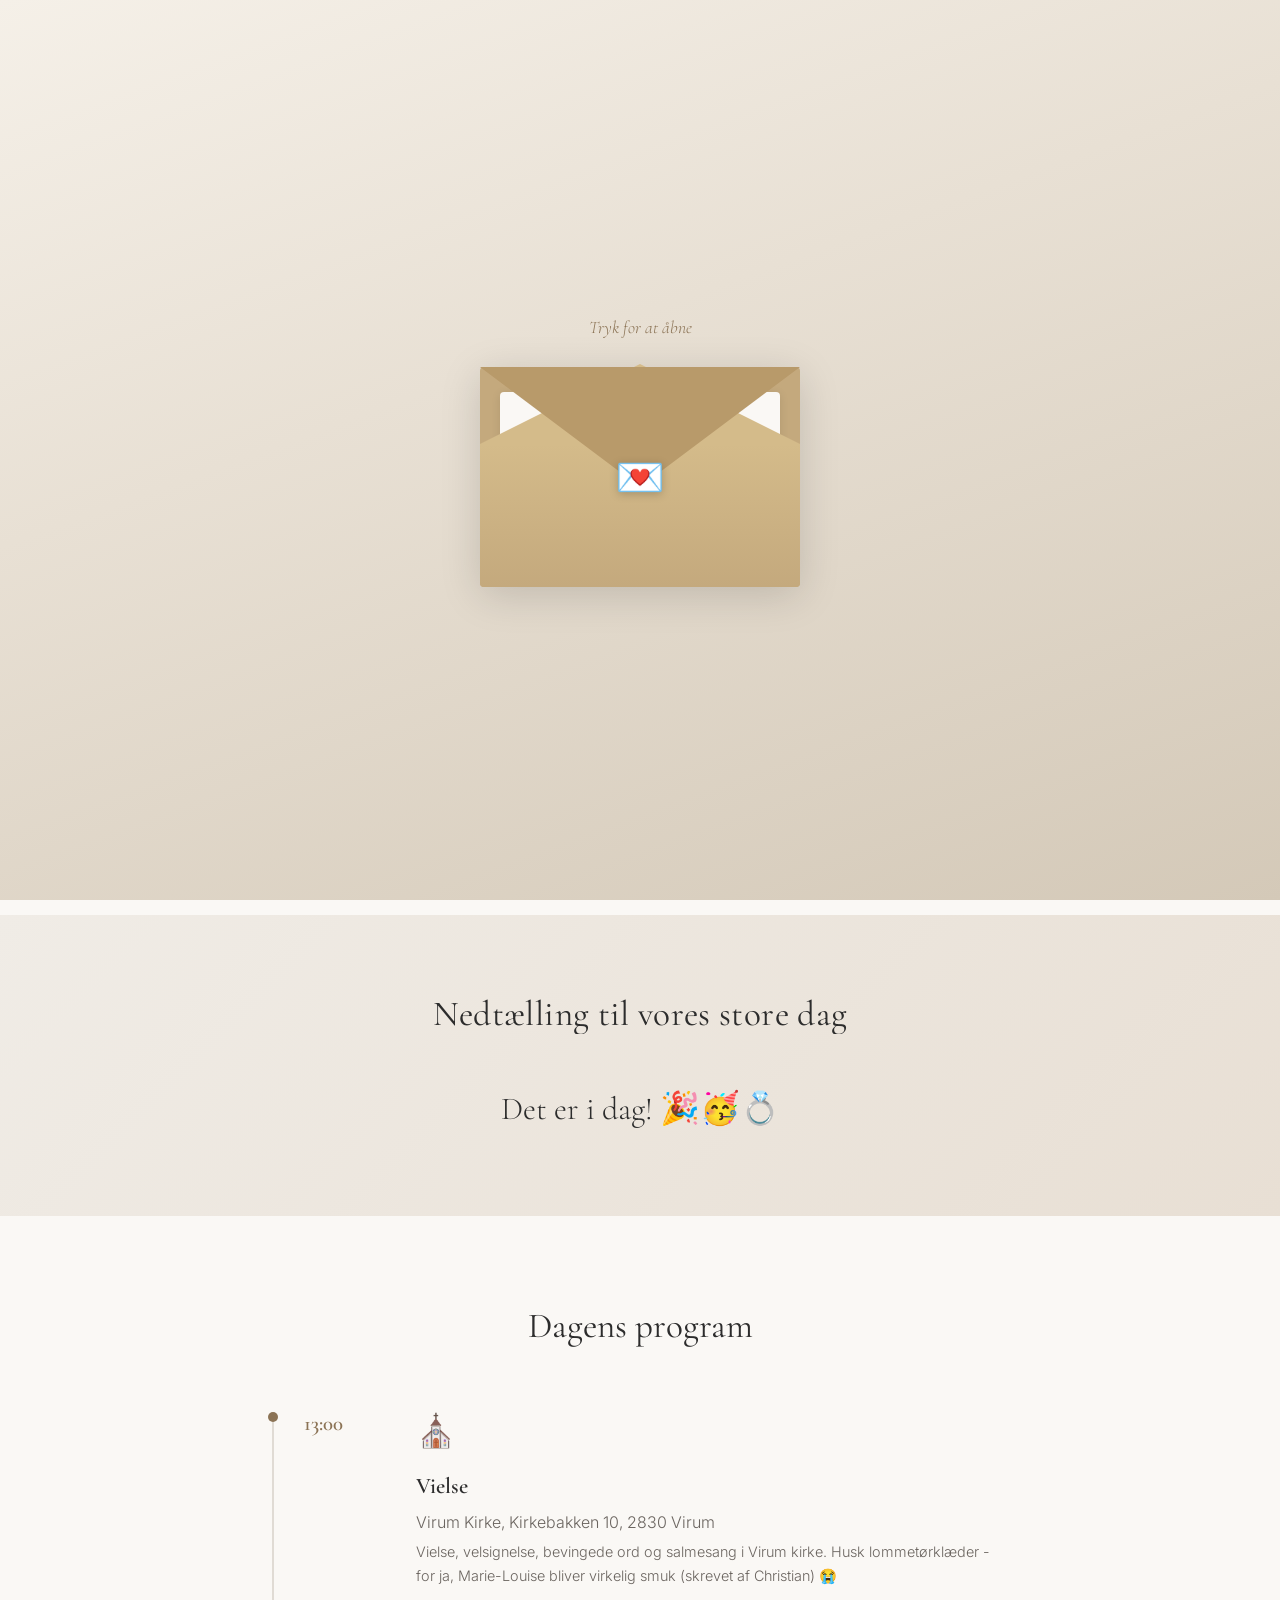
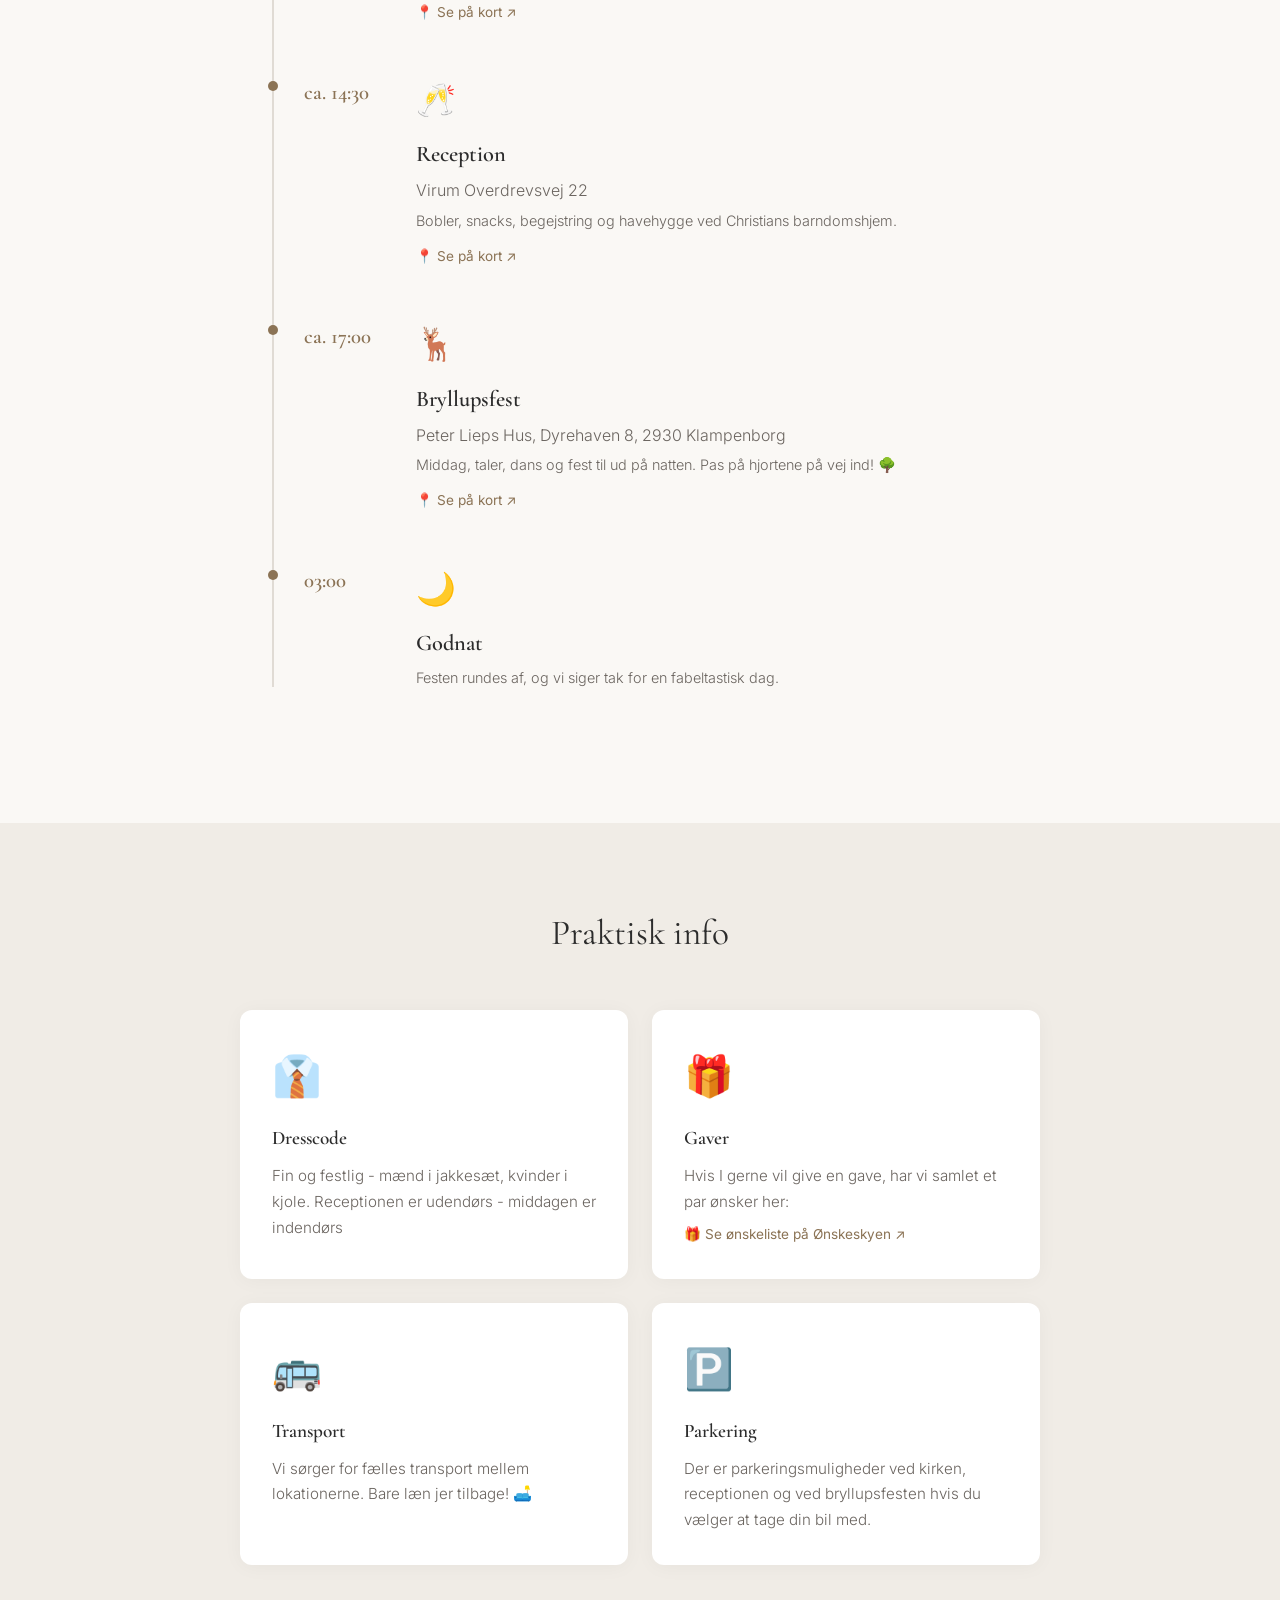
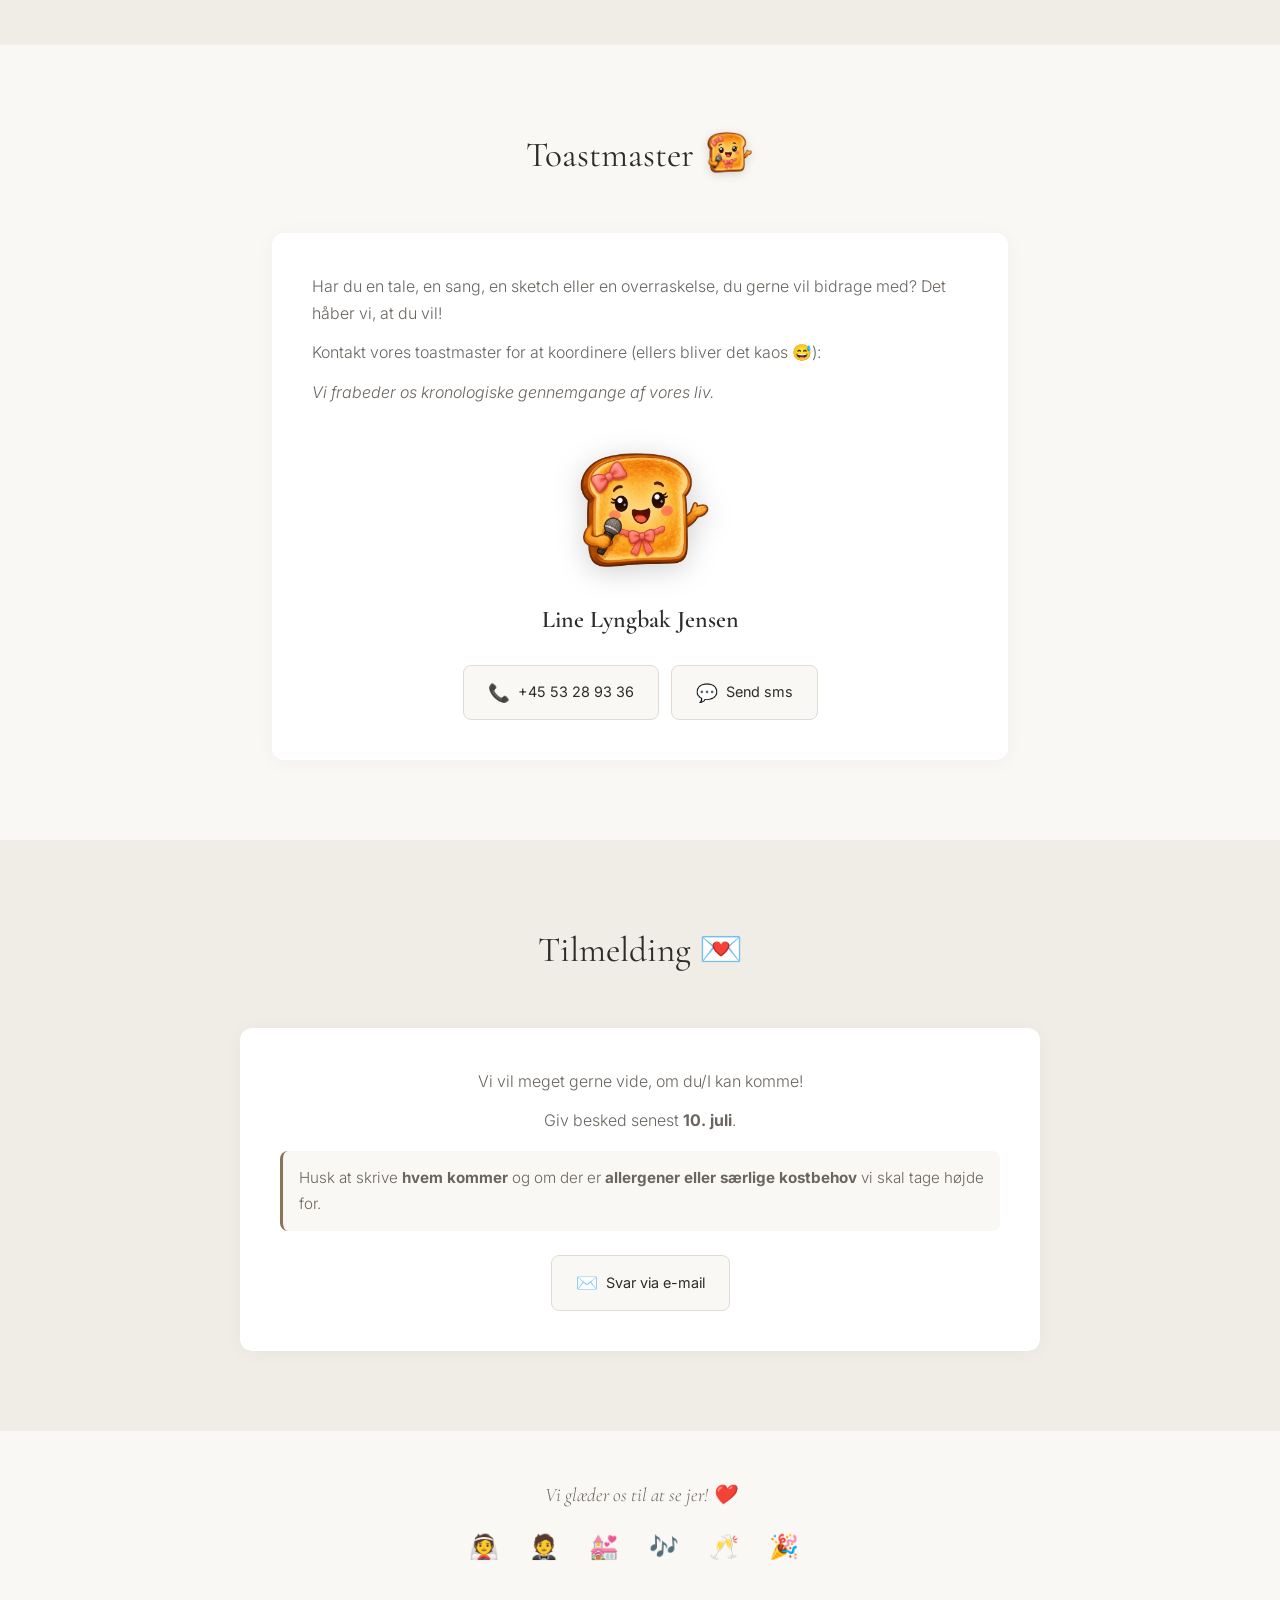
==== commit 802ffb81: "@ Fjern elektrolyt-besked og tilføj Lines fulde navn + telefonnummer Co-Authored-By: Claude Opus 4.8" ====
--- a/index.html
+++ b/index.html
@@ -147,7 +147,7 @@
                 <div class="timeline-content">
                     <div class="timeline-emoji">🌙</div>
                     <h3>Godnat</h3>
-                    <p class="detail">Festen rundes af, og vi siger tak for en fabeltastisk dag. Sov godt og husk vand og elektrolytter! 💤</p>
+                    <p class="detail">Festen rundes af, og vi siger tak for en fabeltastisk dag.</p>
                 </div>
             </div>
         </div>
@@ -192,8 +192,11 @@
                 <div class="toastmaster-avatar toastmaster-mascot">
                     <img src="static/toastmaster.png" alt="Toastmaster Line" class="toastmaster-img">
                 </div>
-                <div class="toastmaster-name">Line</div>
+                <div class="toastmaster-name">Line Lyngbak Jensen</div>
                 <div class="contact-links">
+                    <a href="tel:+4553289336" class="contact-btn wobble-hover">
+                        <span class="icon">📞</span> +45 53 28 93 36
+                    </a>
                     <a href="sms:+4553289336" class="contact-btn wobble-hover">
                         <span class="icon">💬</span> Send sms
                     </a>
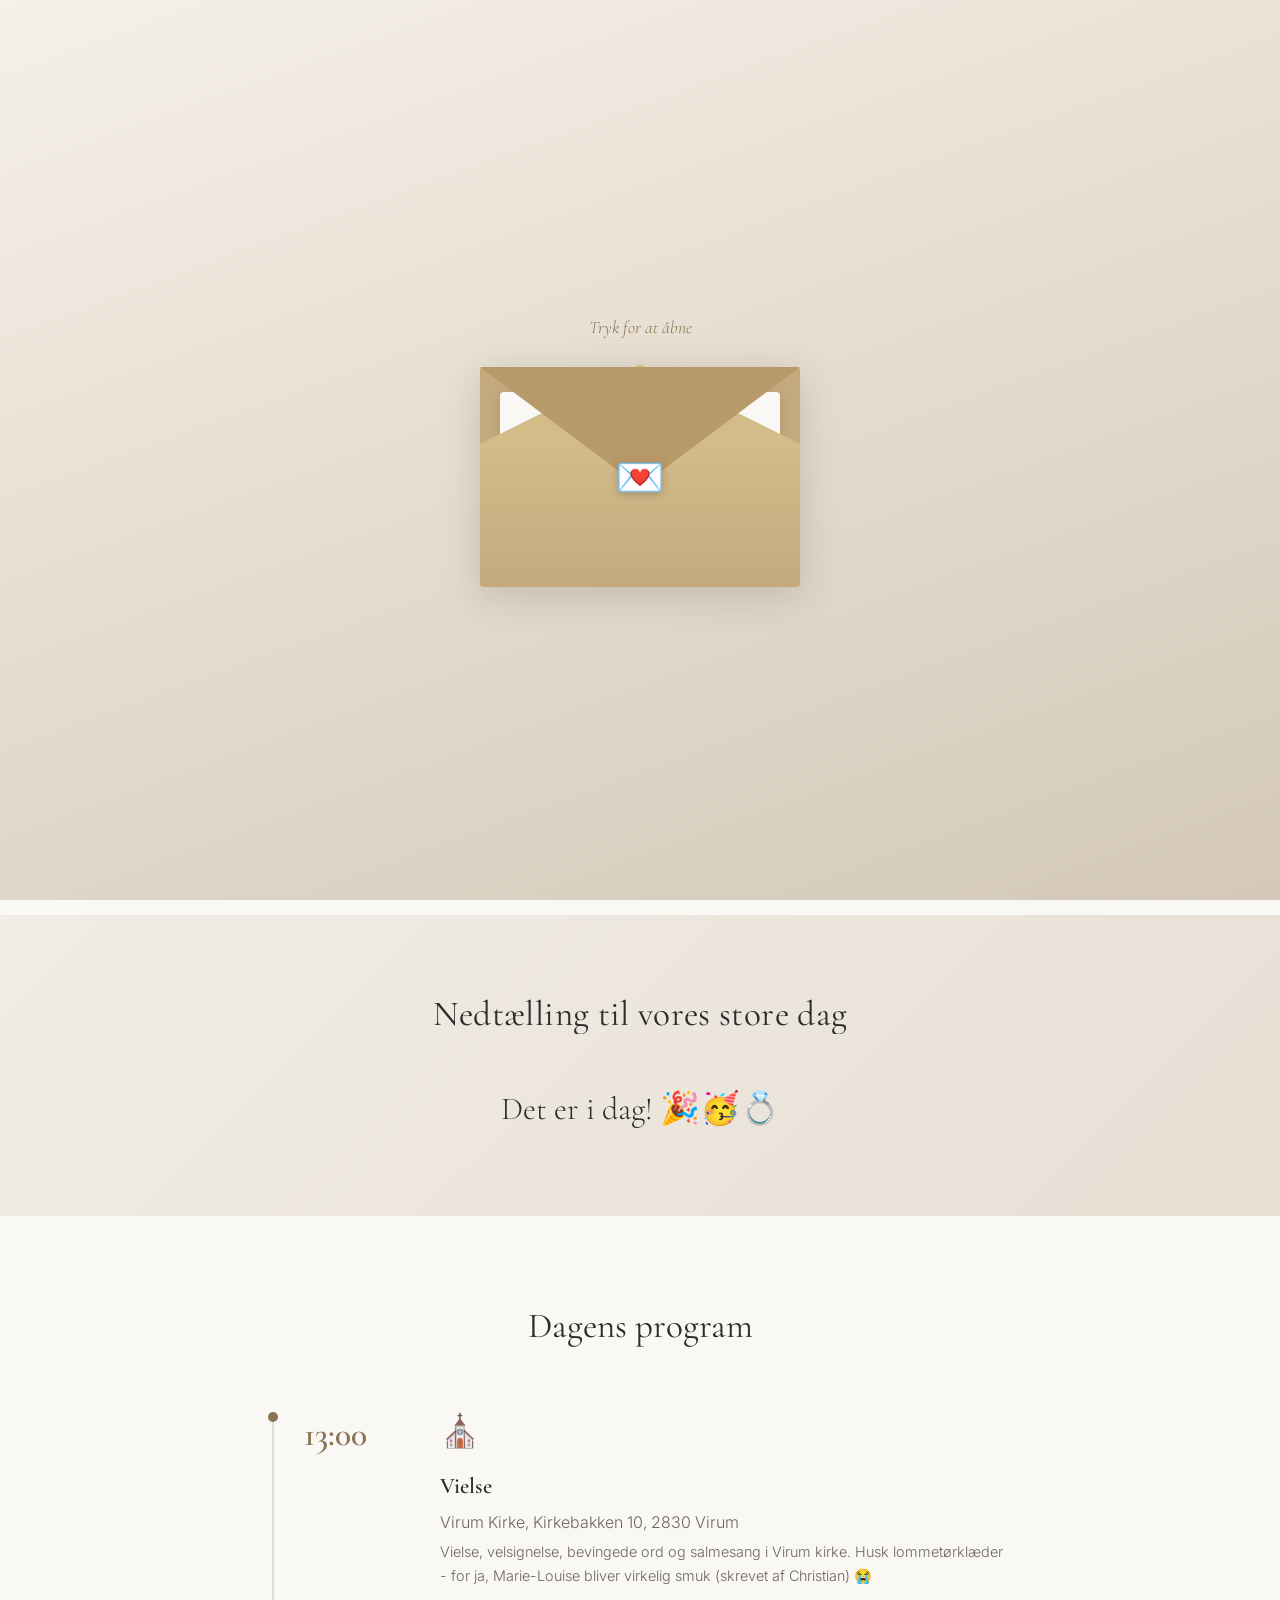
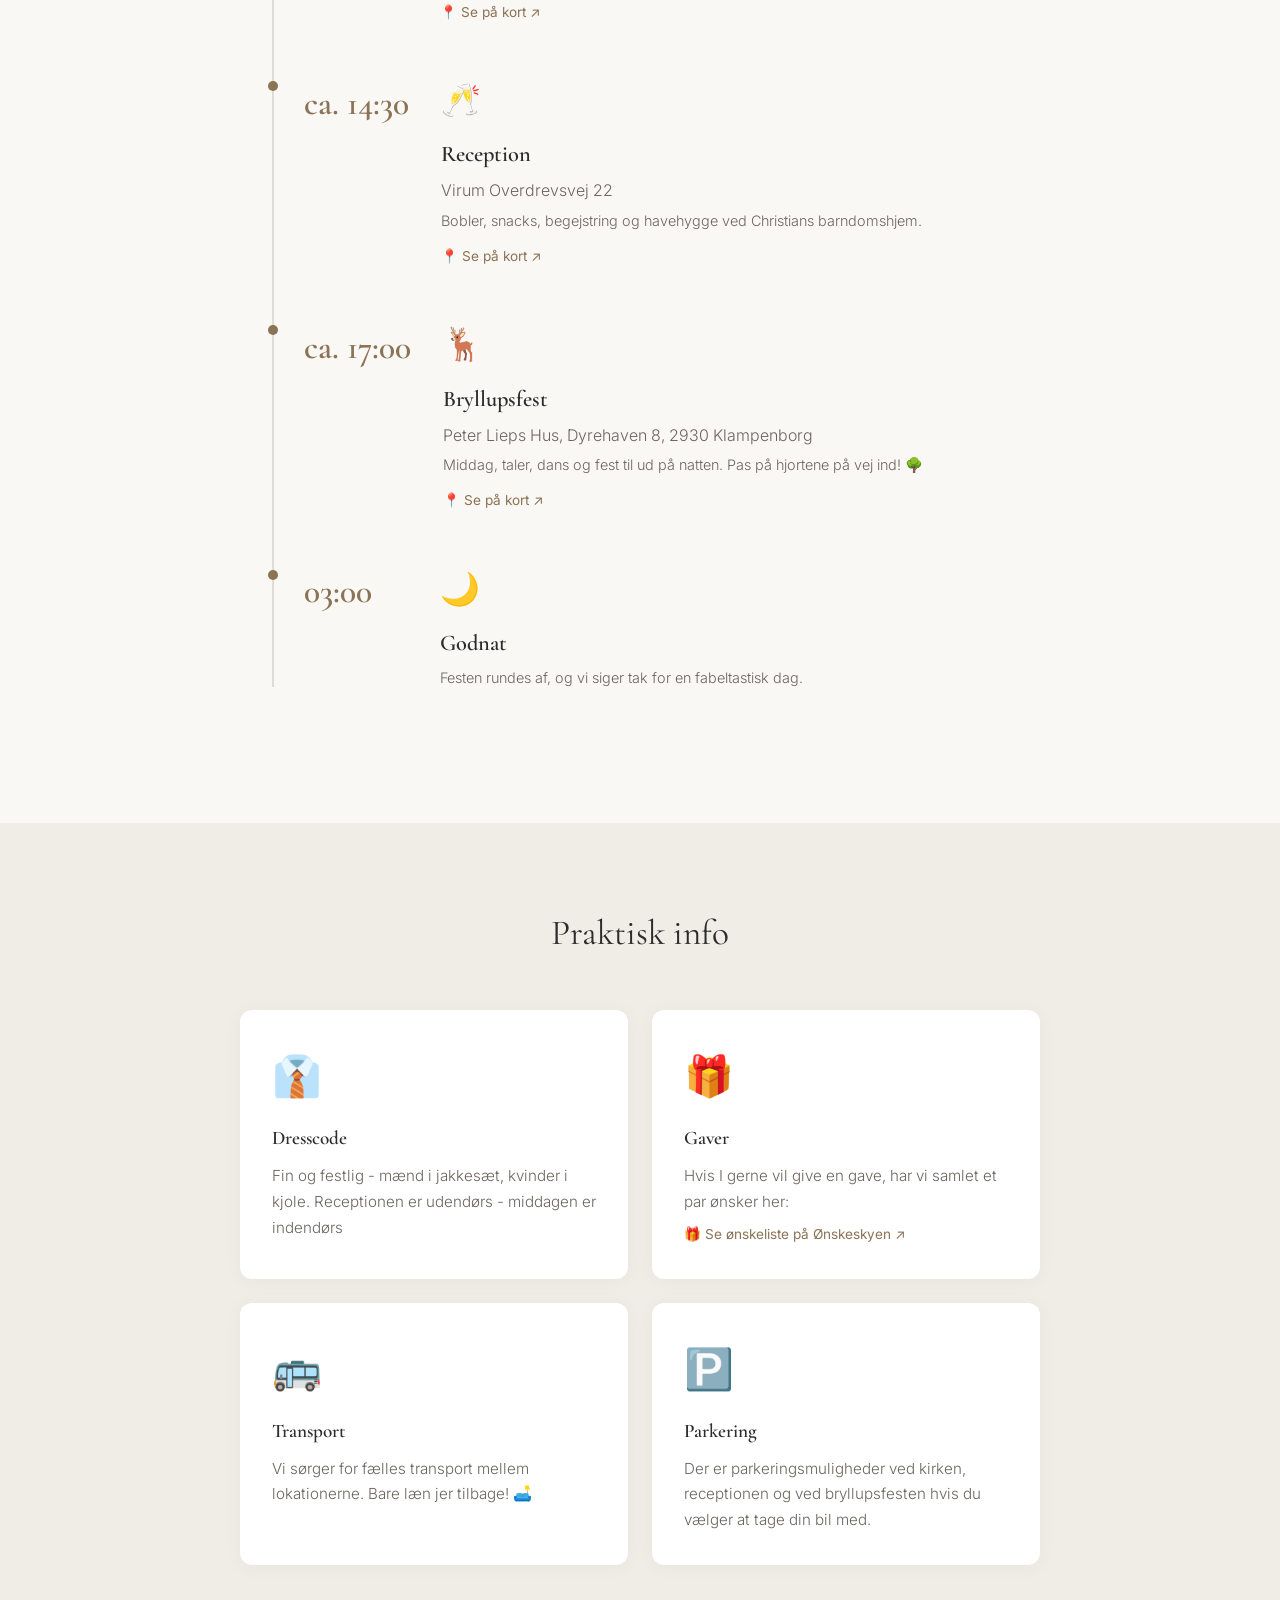
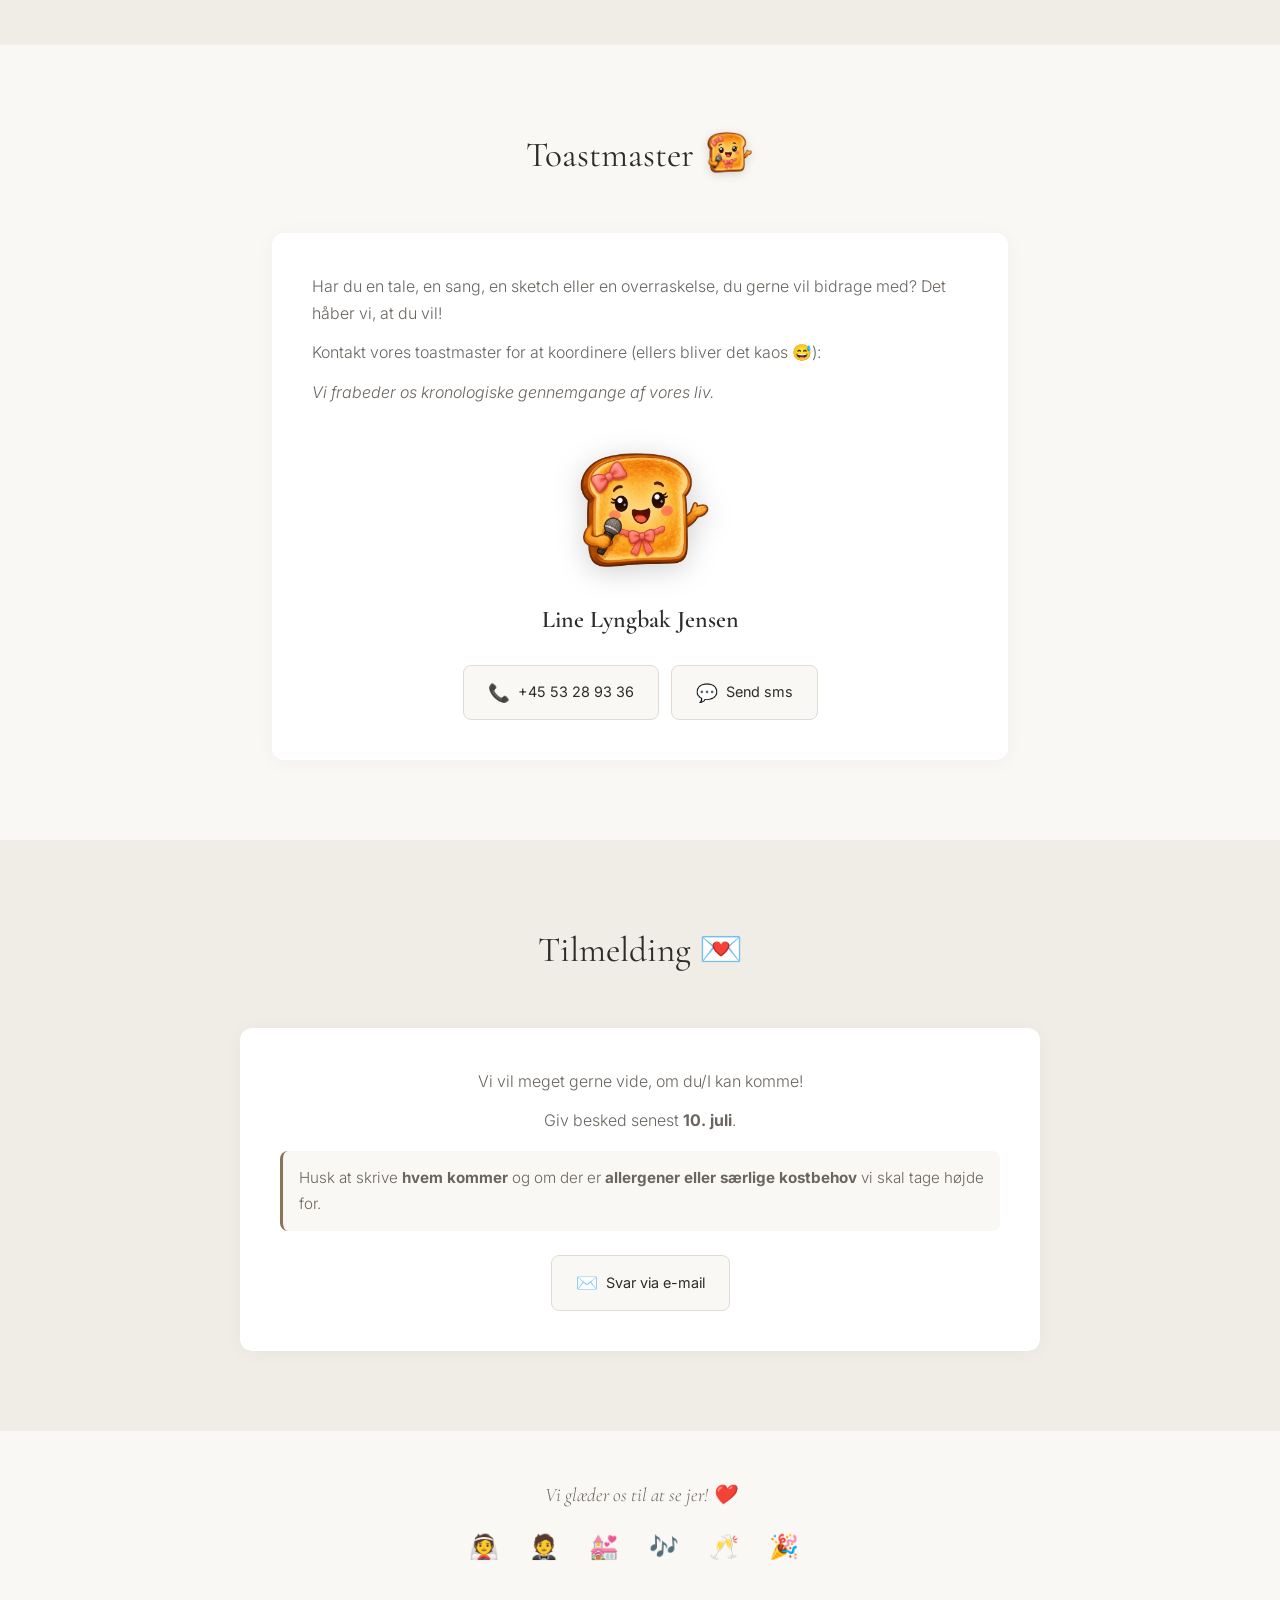
==== commit 082554ee: "Snappier envelope, bigger time slots, calmer floating emojis - Reduce envelope open-to-fade delay fr" ====
--- a/index.html
+++ b/index.html
@@ -38,16 +38,11 @@
 
 <!-- Floating emojis that drift across the screen -->
 <div class="floating-emojis" aria-hidden="true">
-    <span class="floater" style="--delay: 0s; --x-start: 10%; --duration: 12s;">💒</span>
-    <span class="floater" style="--delay: 2s; --x-start: 25%; --duration: 15s;">💍</span>
-    <span class="floater" style="--delay: 4s; --x-start: 50%; --duration: 11s;">🥂</span>
-    <span class="floater" style="--delay: 1s; --x-start: 70%; --duration: 14s;">🎉</span>
-    <span class="floater" style="--delay: 3s; --x-start: 85%; --duration: 13s;">💐</span>
-    <span class="floater" style="--delay: 5s; --x-start: 40%; --duration: 16s;">🦌</span>
-    <span class="floater" style="--delay: 7s; --x-start: 60%; --duration: 10s;">🍾</span>
-    <span class="floater" style="--delay: 6s; --x-start: 15%; --duration: 12s;">❤️</span>
-    <span class="floater" style="--delay: 8s; --x-start: 90%; --duration: 14s;">👰</span>
-    <span class="floater" style="--delay: 9s; --x-start: 35%; --duration: 11s;">🤵</span>
+    <span class="floater" style="--delay: 0s; --x-start: 15%; --duration: 26s;">💒</span>
+    <span class="floater" style="--delay: 5s; --x-start: 40%; --duration: 30s;">💍</span>
+    <span class="floater" style="--delay: 10s; --x-start: 60%; --duration: 24s;">🥂</span>
+    <span class="floater" style="--delay: 7s; --x-start: 80%; --duration: 28s;">🎉</span>
+    <span class="floater" style="--delay: 14s; --x-start: 90%; --duration: 27s;">💐</span>
 </div>
 
 <header class="hero">
@@ -415,15 +410,15 @@
         // Open flap + slide letter up
         envelope.classList.add('open');
 
-        // Letter slides up in ~1s, then wait 4s before fading out
+        // Letter slides up in ~1s, then briefly pause before fading out
         setTimeout(() => {
             overlay.classList.add('opened');
-        }, 5000);
+        }, 2000);
 
         // Remove overlay from DOM after fade transition
         setTimeout(() => {
             overlay.remove();
-        }, 5800);
+        }, 2800);
     }
 
     envelope.addEventListener('click', openEnvelope);
--- a/style.css
+++ b/style.css
@@ -613,9 +613,9 @@
 .timeline-time {
     font-family: var(--font-display);
     font-weight: 600;
-    font-size: 1.3rem;
+    font-size: 2.1rem;
     color: var(--color-accent);
-    min-width: 5rem;
+    min-width: 6.5rem;
     padding-top: 0.1rem;
 }
 
@@ -1013,7 +1013,7 @@
     }
 
     .timeline-time {
-        font-size: 1.1rem;
+        font-size: 1.7rem;
     }
 
     .contact-links {
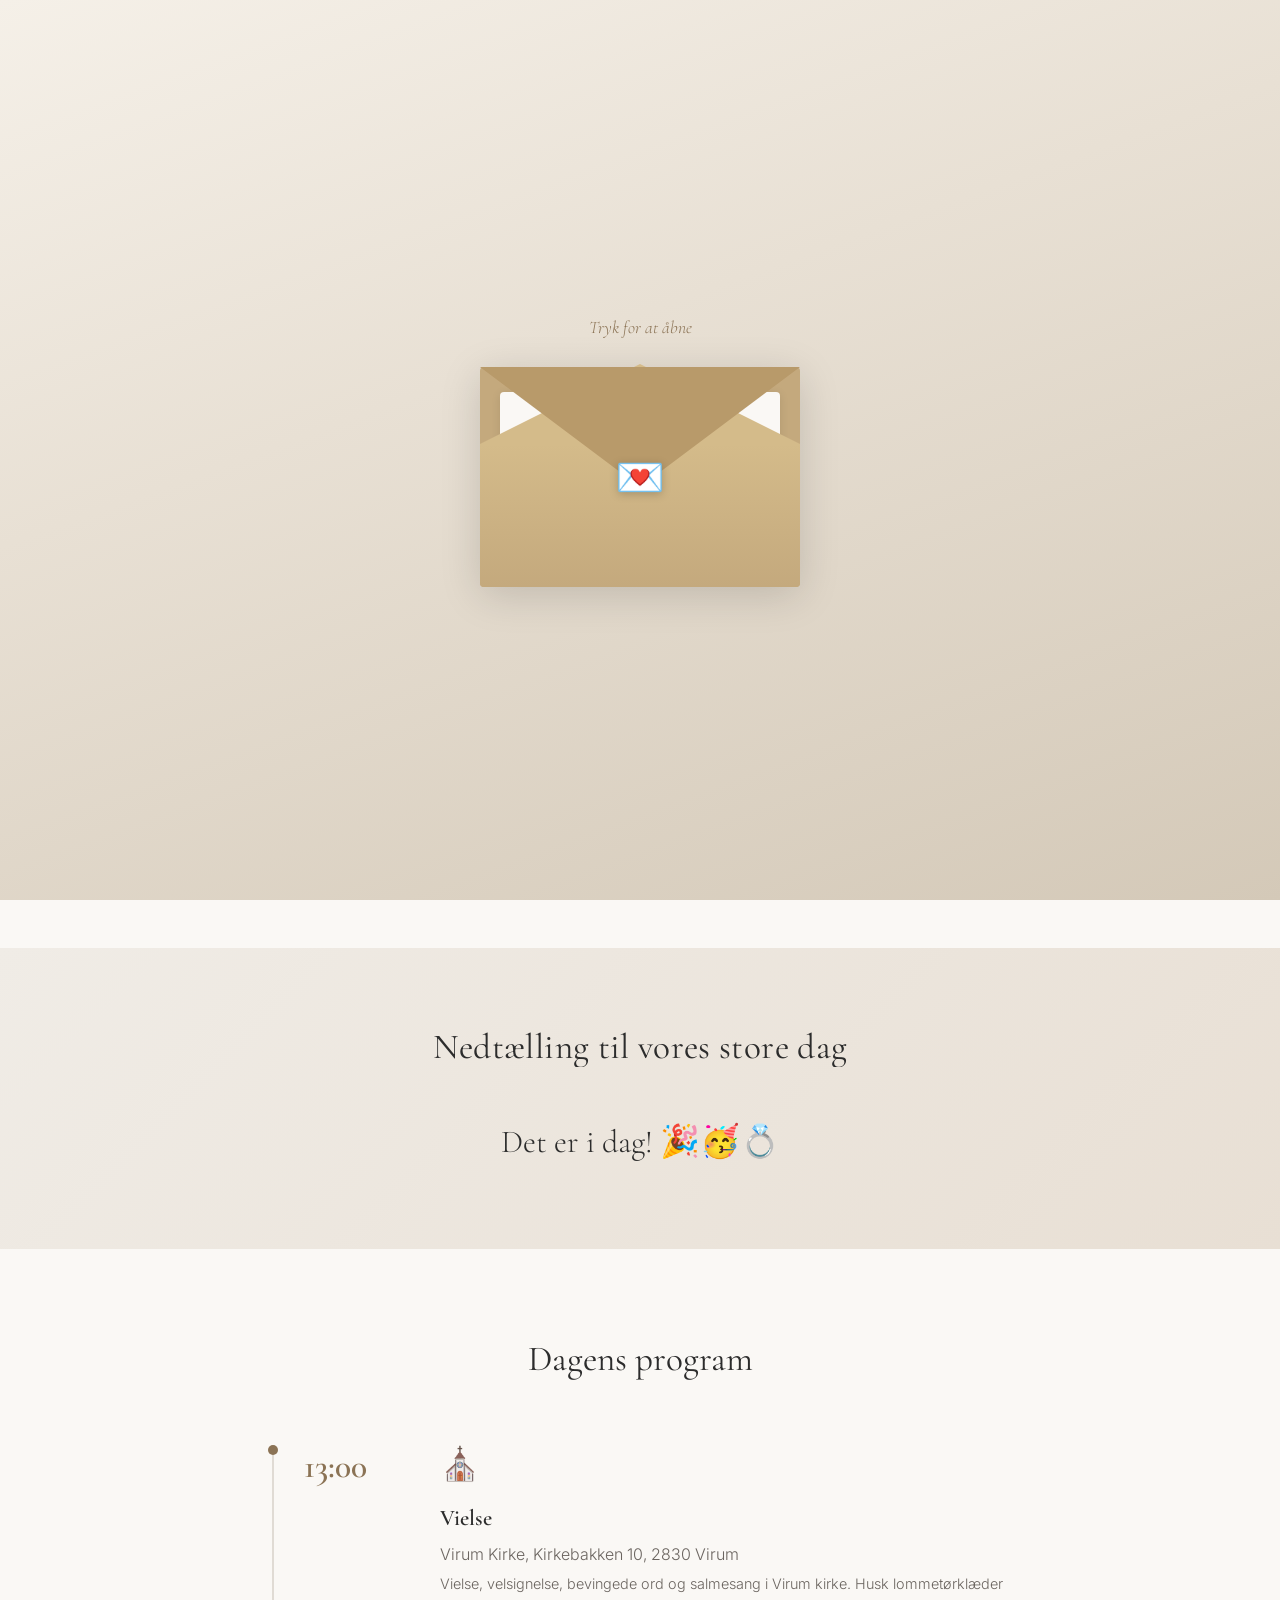
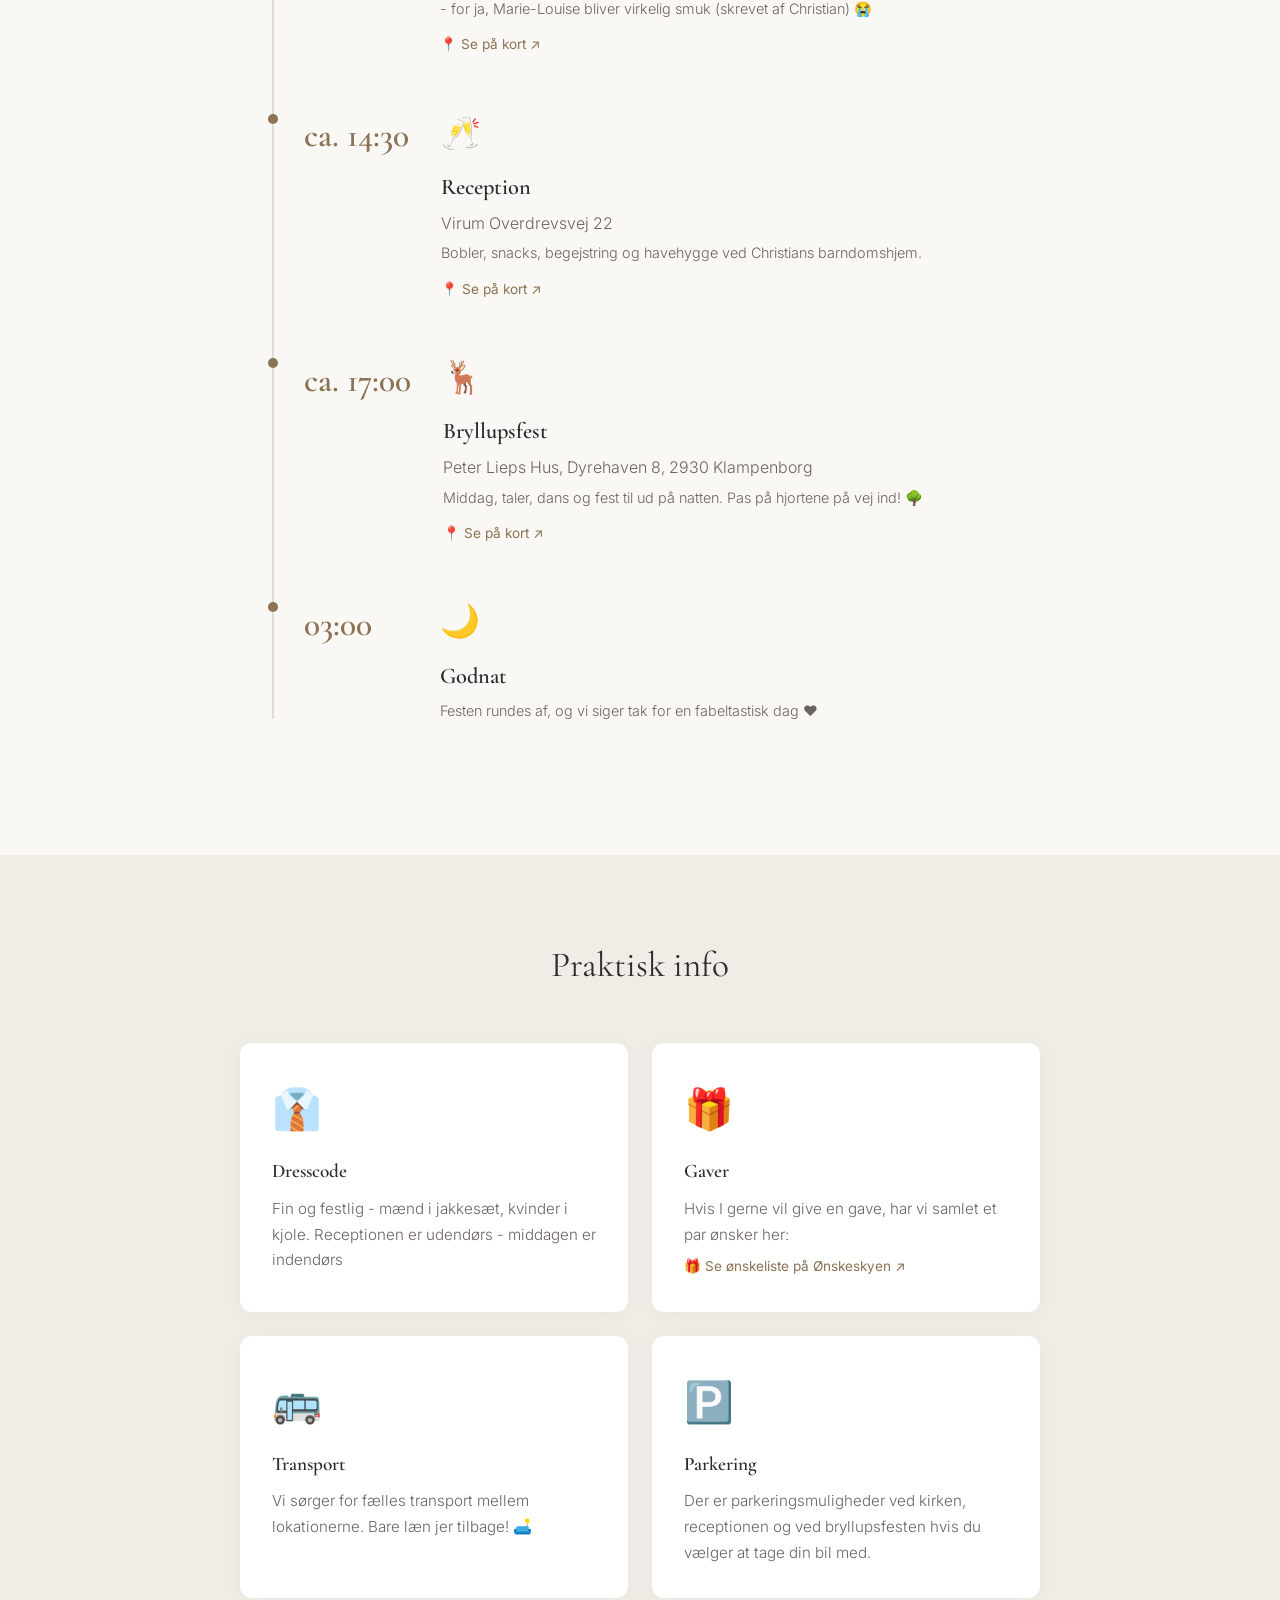
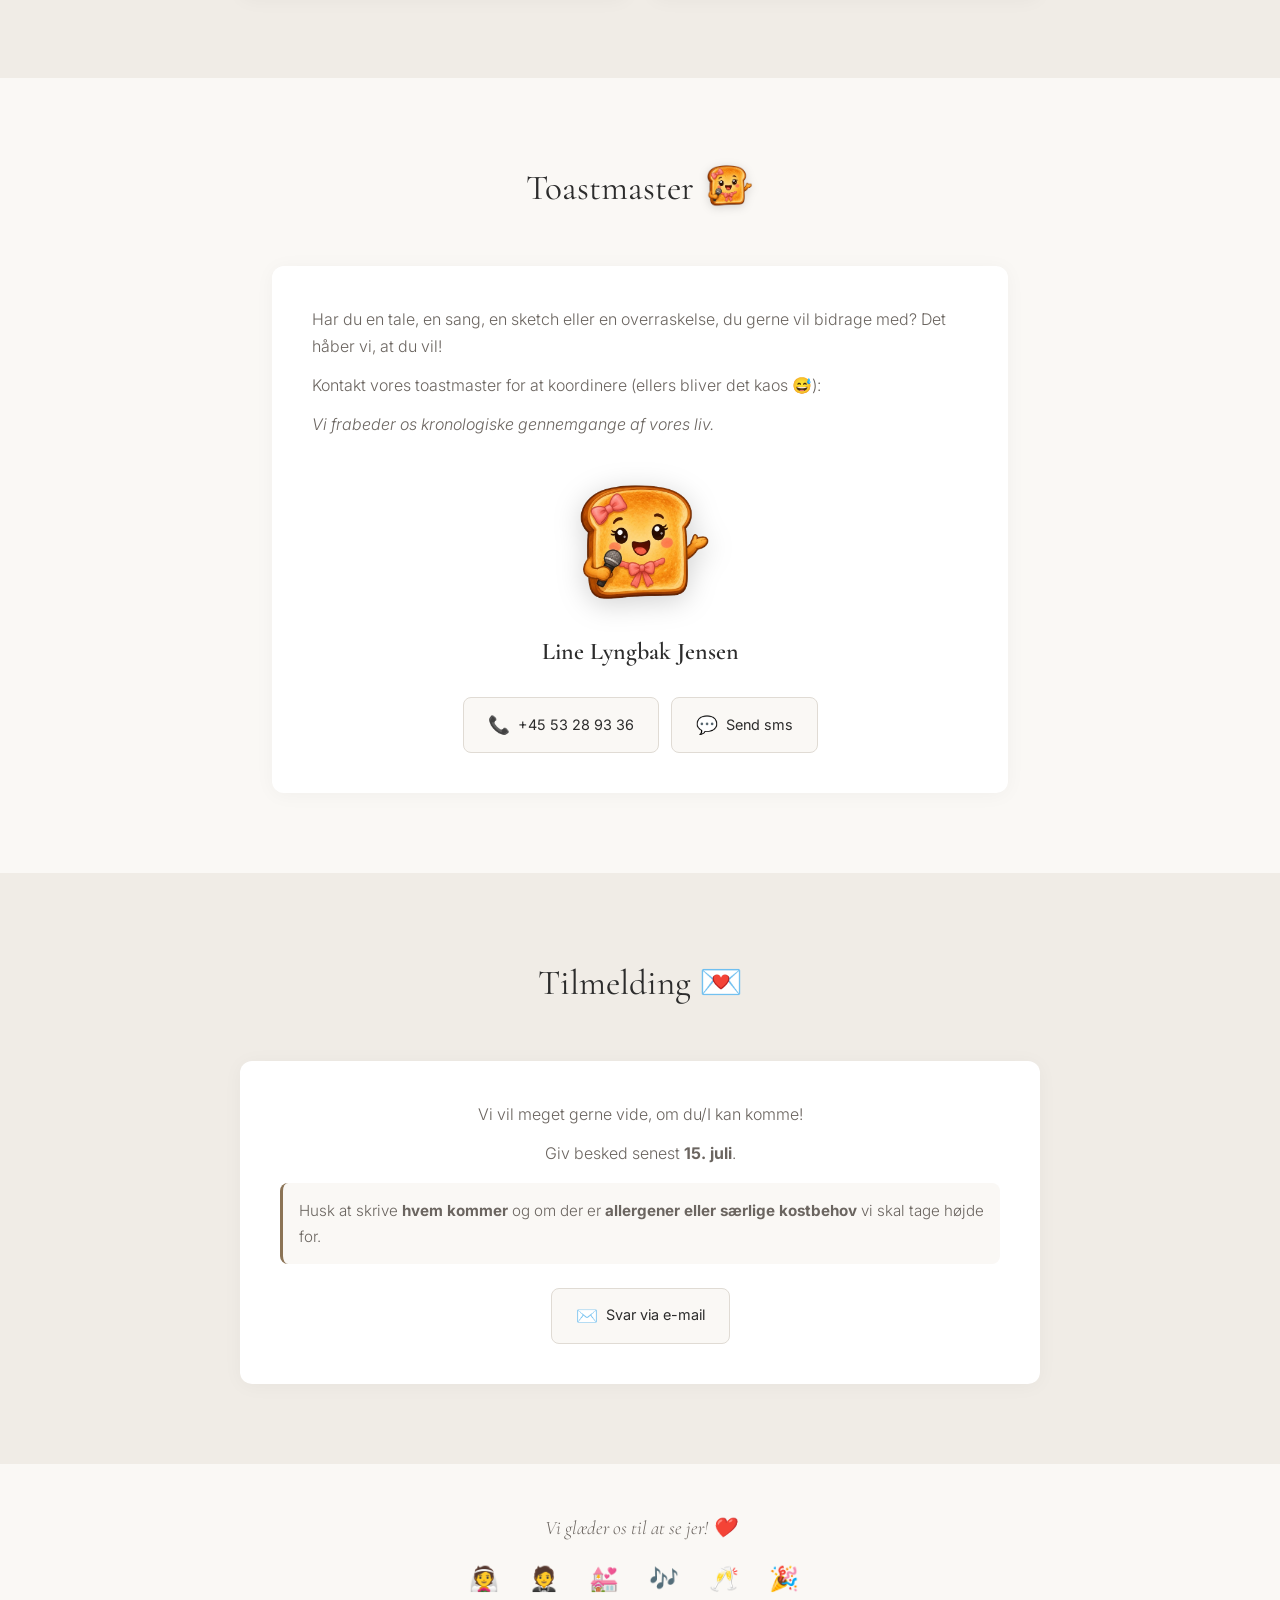
==== commit a1ec043a: "Tweak copy: phrasing, heart emoji, RSVP deadline to 15 July Co-Authored-By: Claude Opus 4.8 (1M cont" ====
--- a/index.html
+++ b/index.html
@@ -68,7 +68,7 @@
             <h2>Os to</h2>
             <p class="story-text">
                 Der var engang to energiske mennesker, som fandt ud af, at de skulle dele livet sammen.
-                Nu skal vi giftes - og vi håber, at I vil komme og fejre dagen sammen med os.
+                Nu skal vi giftes - og vi håber, at I vil komme og fejre vores bryllup sammen med os.
                 Derfor er I inviteret til et brag af en fest! 🎉 Læs videre for at se program, toastmaster-info og meget mere.
             </p>
         </div>
@@ -142,7 +142,7 @@
                 <div class="timeline-content">
                     <div class="timeline-emoji">🌙</div>
                     <h3>Godnat</h3>
-                    <p class="detail">Festen rundes af, og vi siger tak for en fabeltastisk dag.</p>
+                    <p class="detail">Festen rundes af, og vi siger tak for en fabeltastisk dag ❤️</p>
                 </div>
             </div>
         </div>
@@ -205,7 +205,7 @@
         <h2 class="reveal">Tilmelding 💌</h2>
         <div class="card centered reveal">
             <p>Vi vil meget gerne vide, om du/I kan komme!</p>
-            <p>Giv besked senest <strong>10. juli</strong>.</p>
+            <p>Giv besked senest <strong>15. juli</strong>.</p>
             <p class="rsvp-note">Husk at skrive <strong>hvem kommer</strong> og om der er <strong>allergener eller særlige kostbehov</strong> vi skal tage højde for.</p>
             <div class="contact-links">
                 <a href="mailto:cboegelund@gmail.com,marie-louise.burkal@hotmail.com?subject=RSVP%20Bryllup&body=Hej!%20Jeg%2Fvi%20kommer%20gerne%20til%20brylluppet!%20%F0%9F%8E%89%0A%0AHvem%20kommer%3A%20%0AAllergener%2Fkost%3A%20" class="contact-btn wobble-hover">
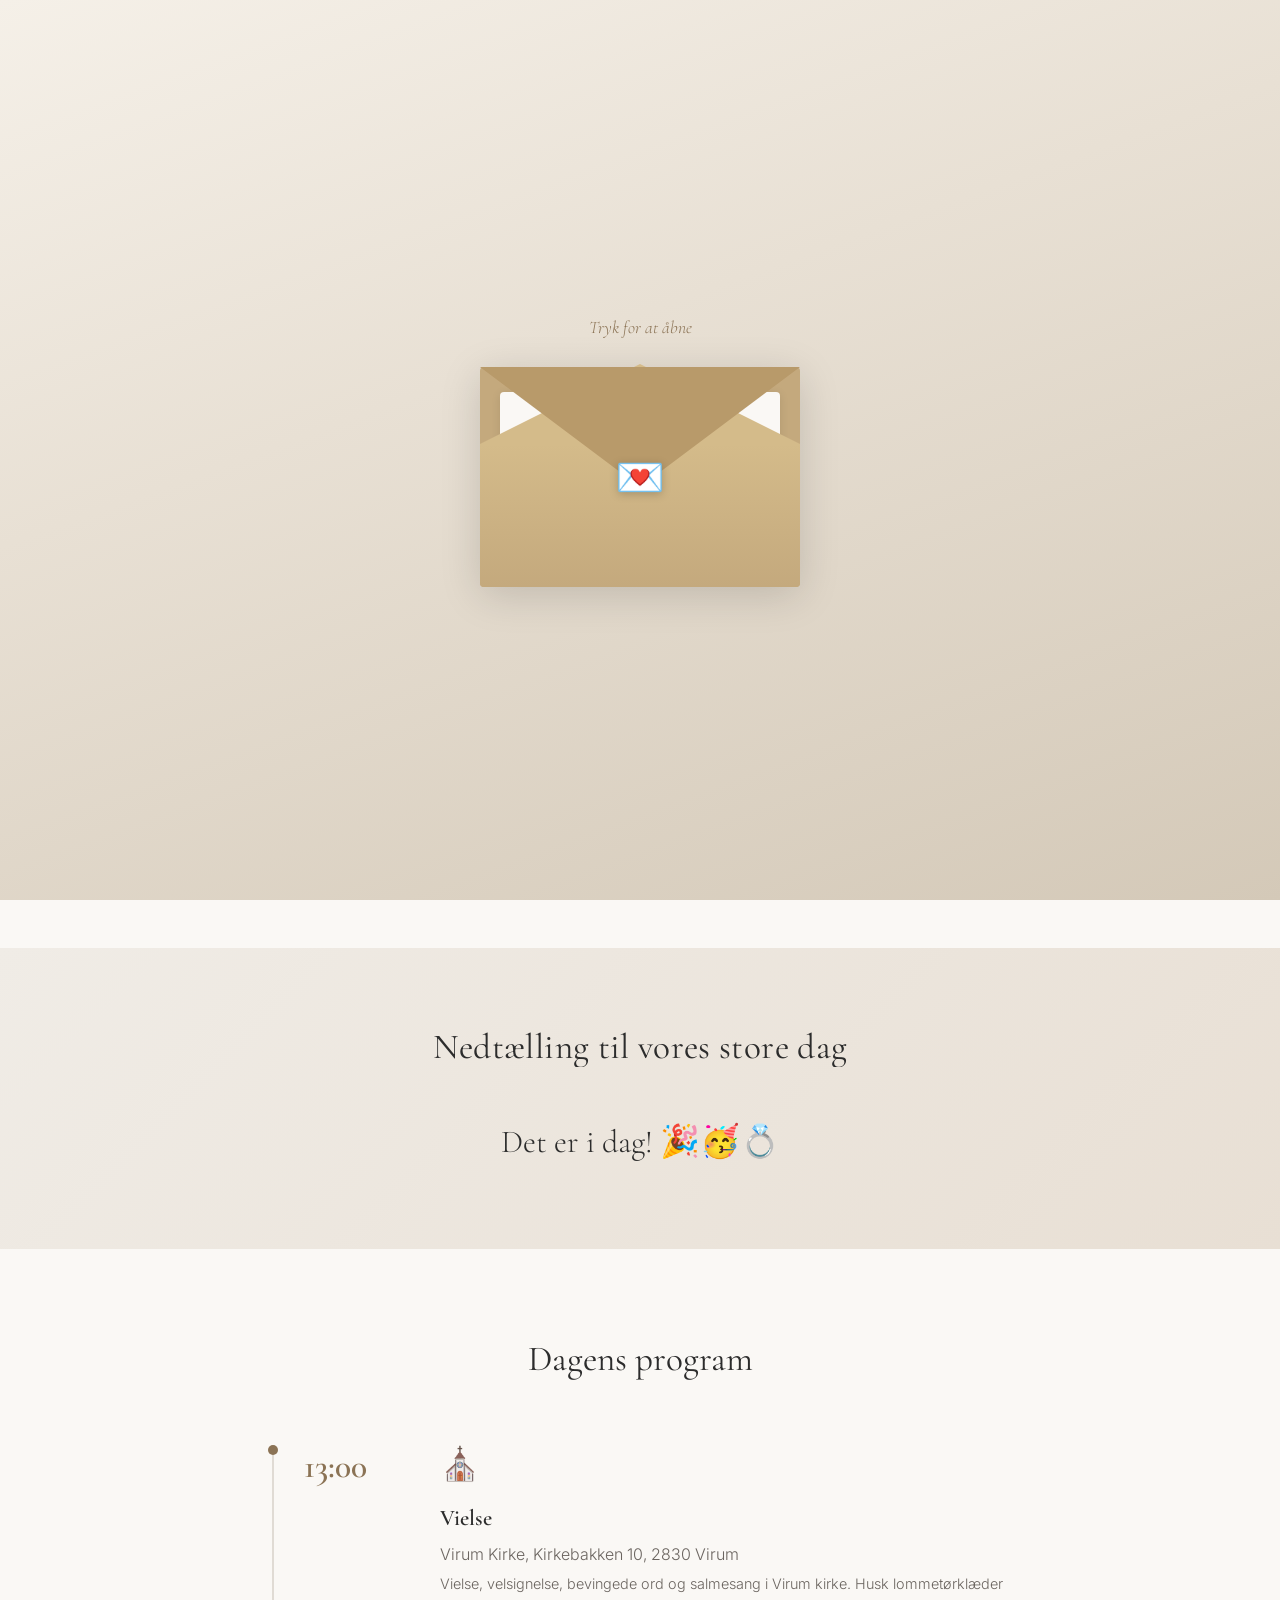
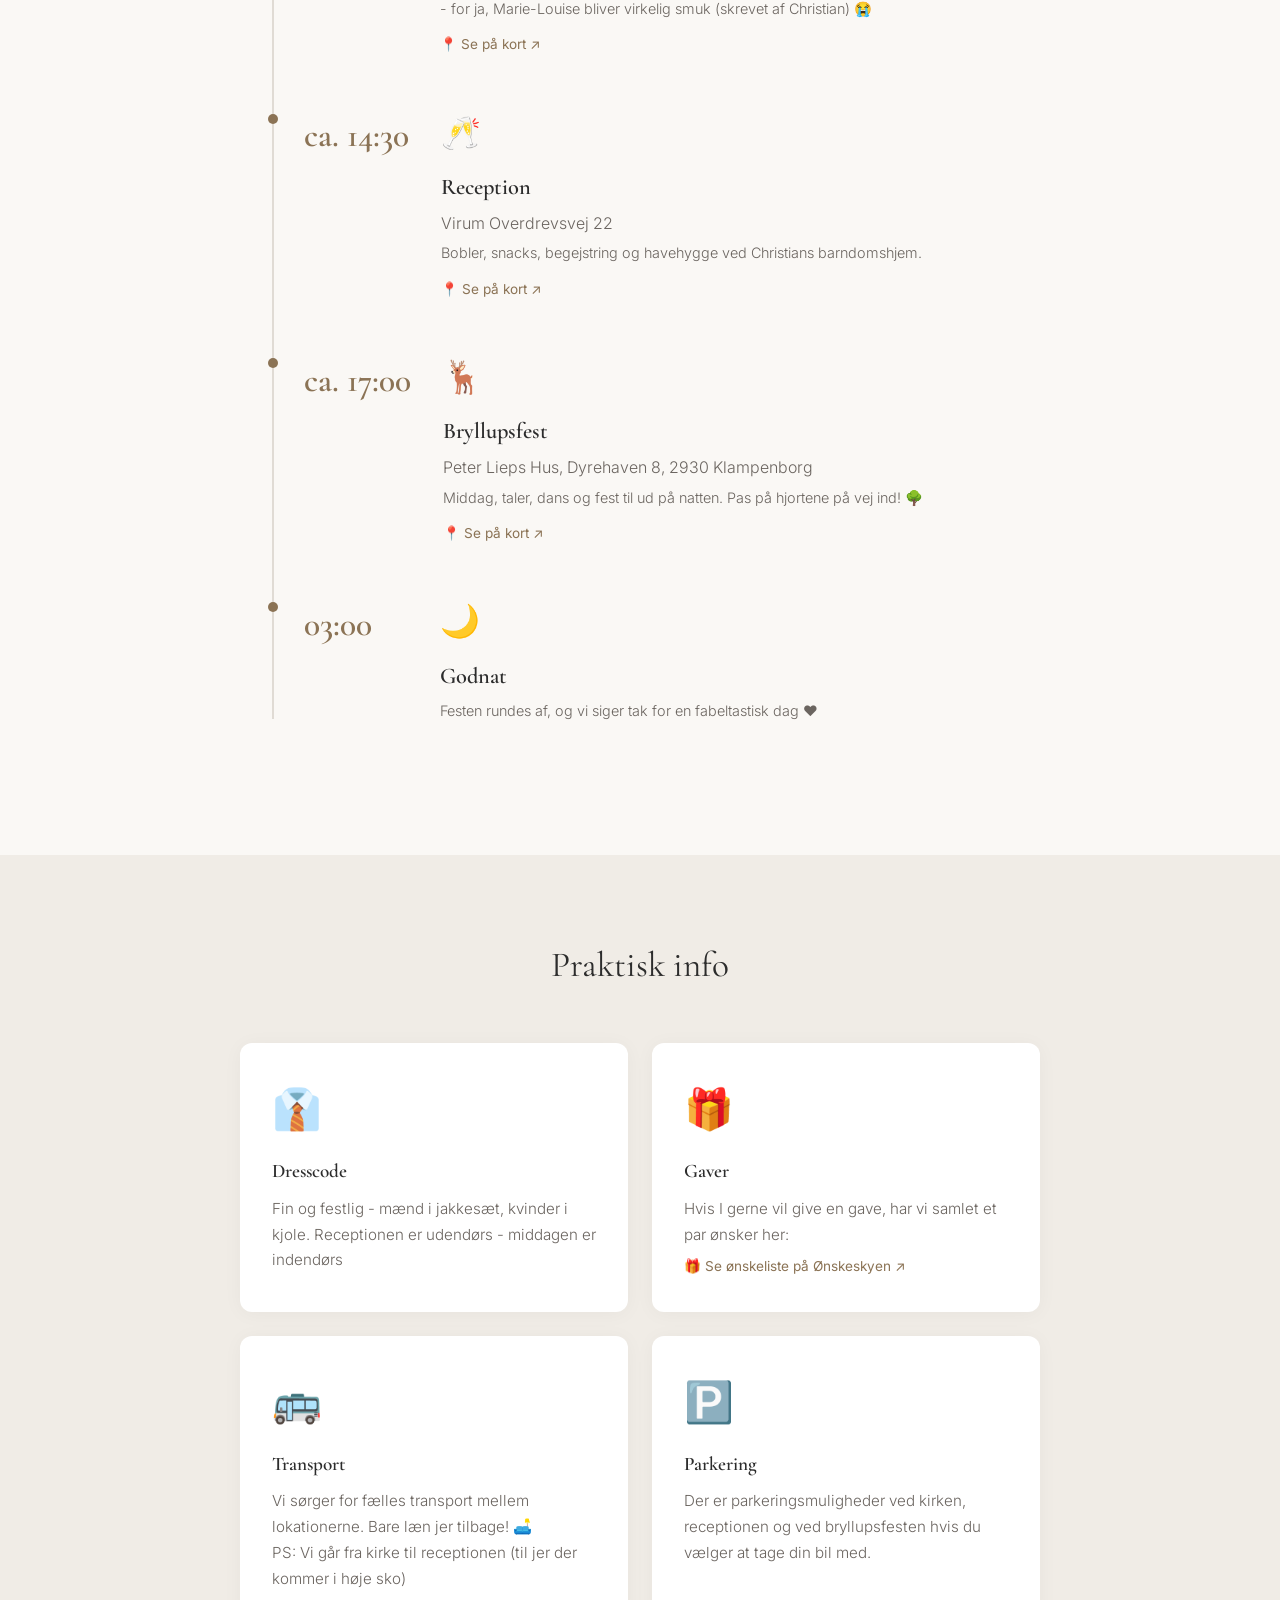
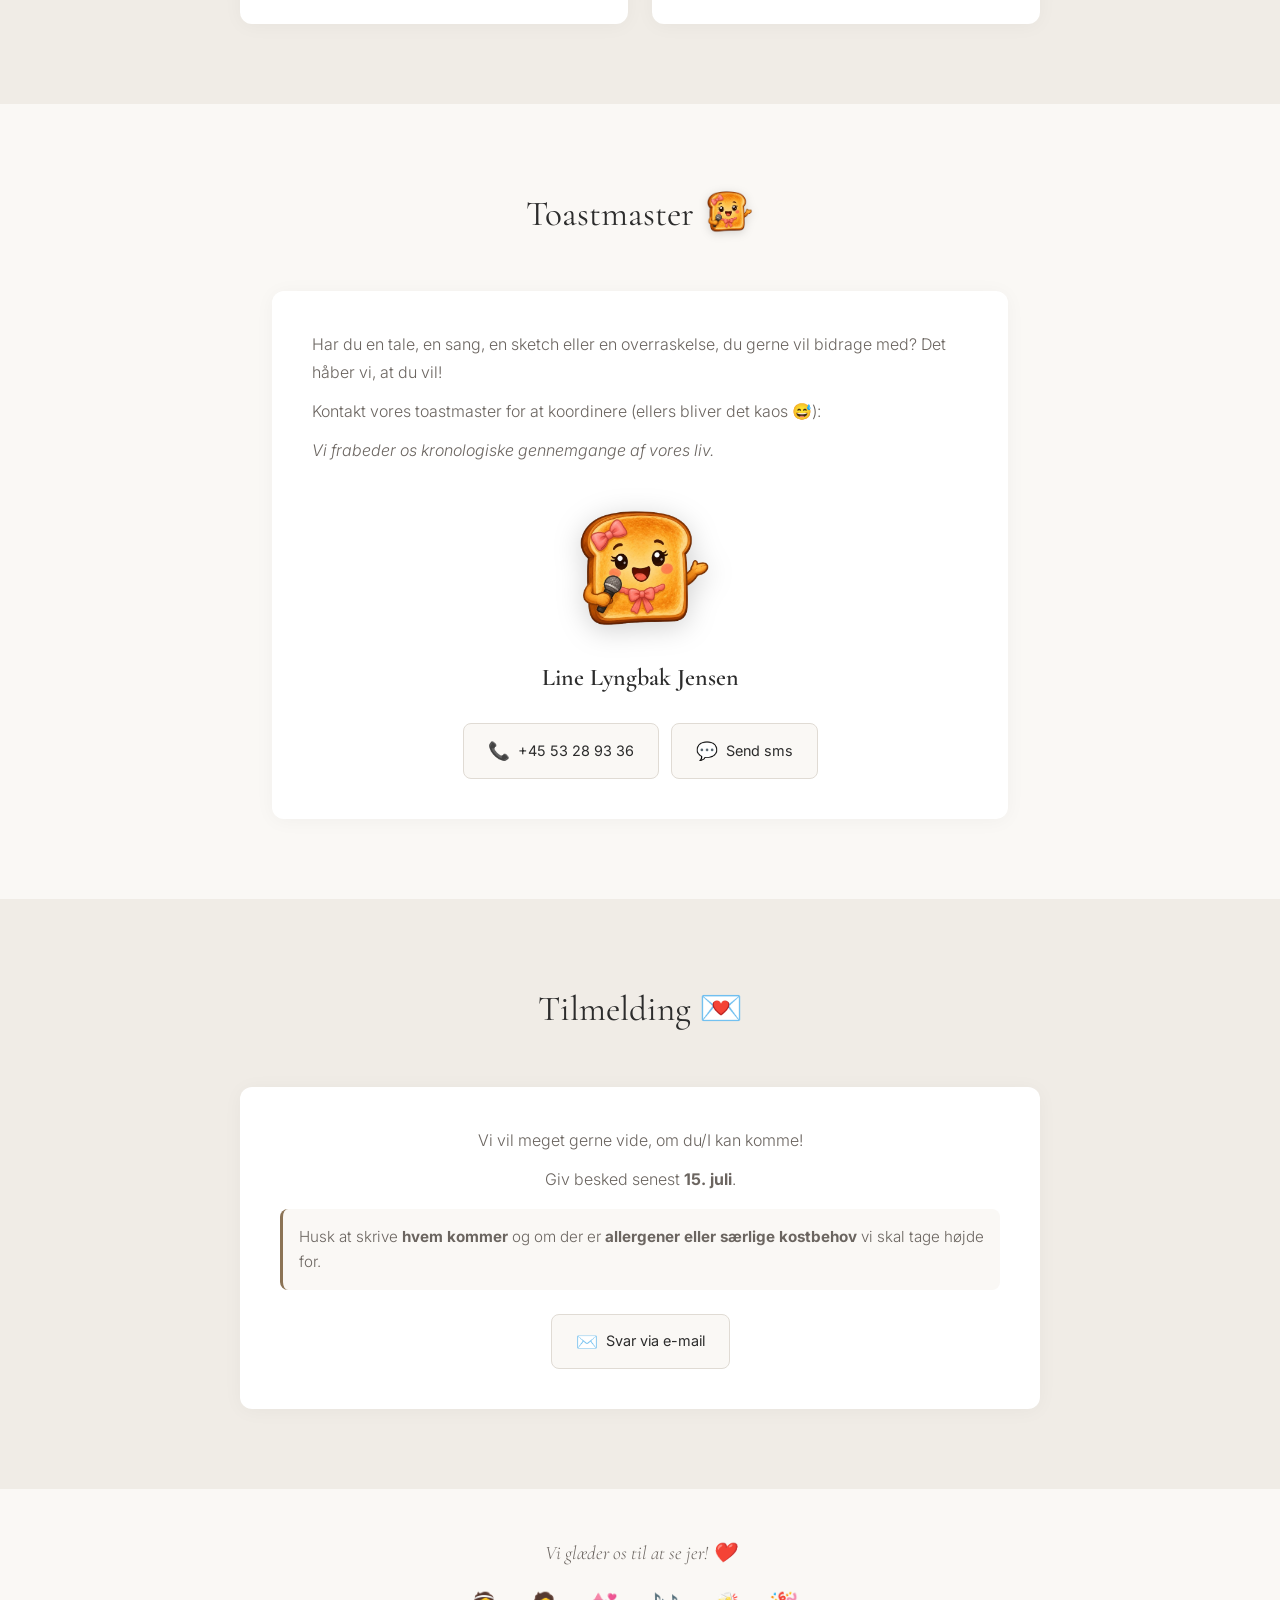
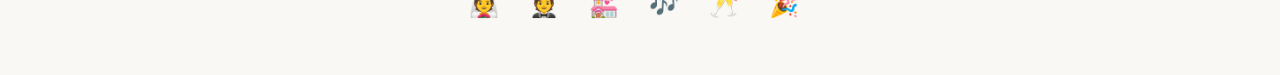
==== commit 821d0c3e: "Add transport PS about walking church to reception Co-Authored-By: Claude Opus 4.8 (1M context) <nor" ====
--- a/index.html
+++ b/index.html
@@ -167,6 +167,7 @@
                 <div class="info-icon">🚌</div>
                 <h3>Transport</h3>
                 <p>Vi sørger for fælles transport mellem lokationerne. Bare læn jer tilbage! 🛋️</p>
+                <p>PS: Vi går fra kirke til receptionen (til jer der kommer i høje sko)</p>
             </div>
             <div class="info-card reveal">
                 <div class="info-icon">🅿️</div>
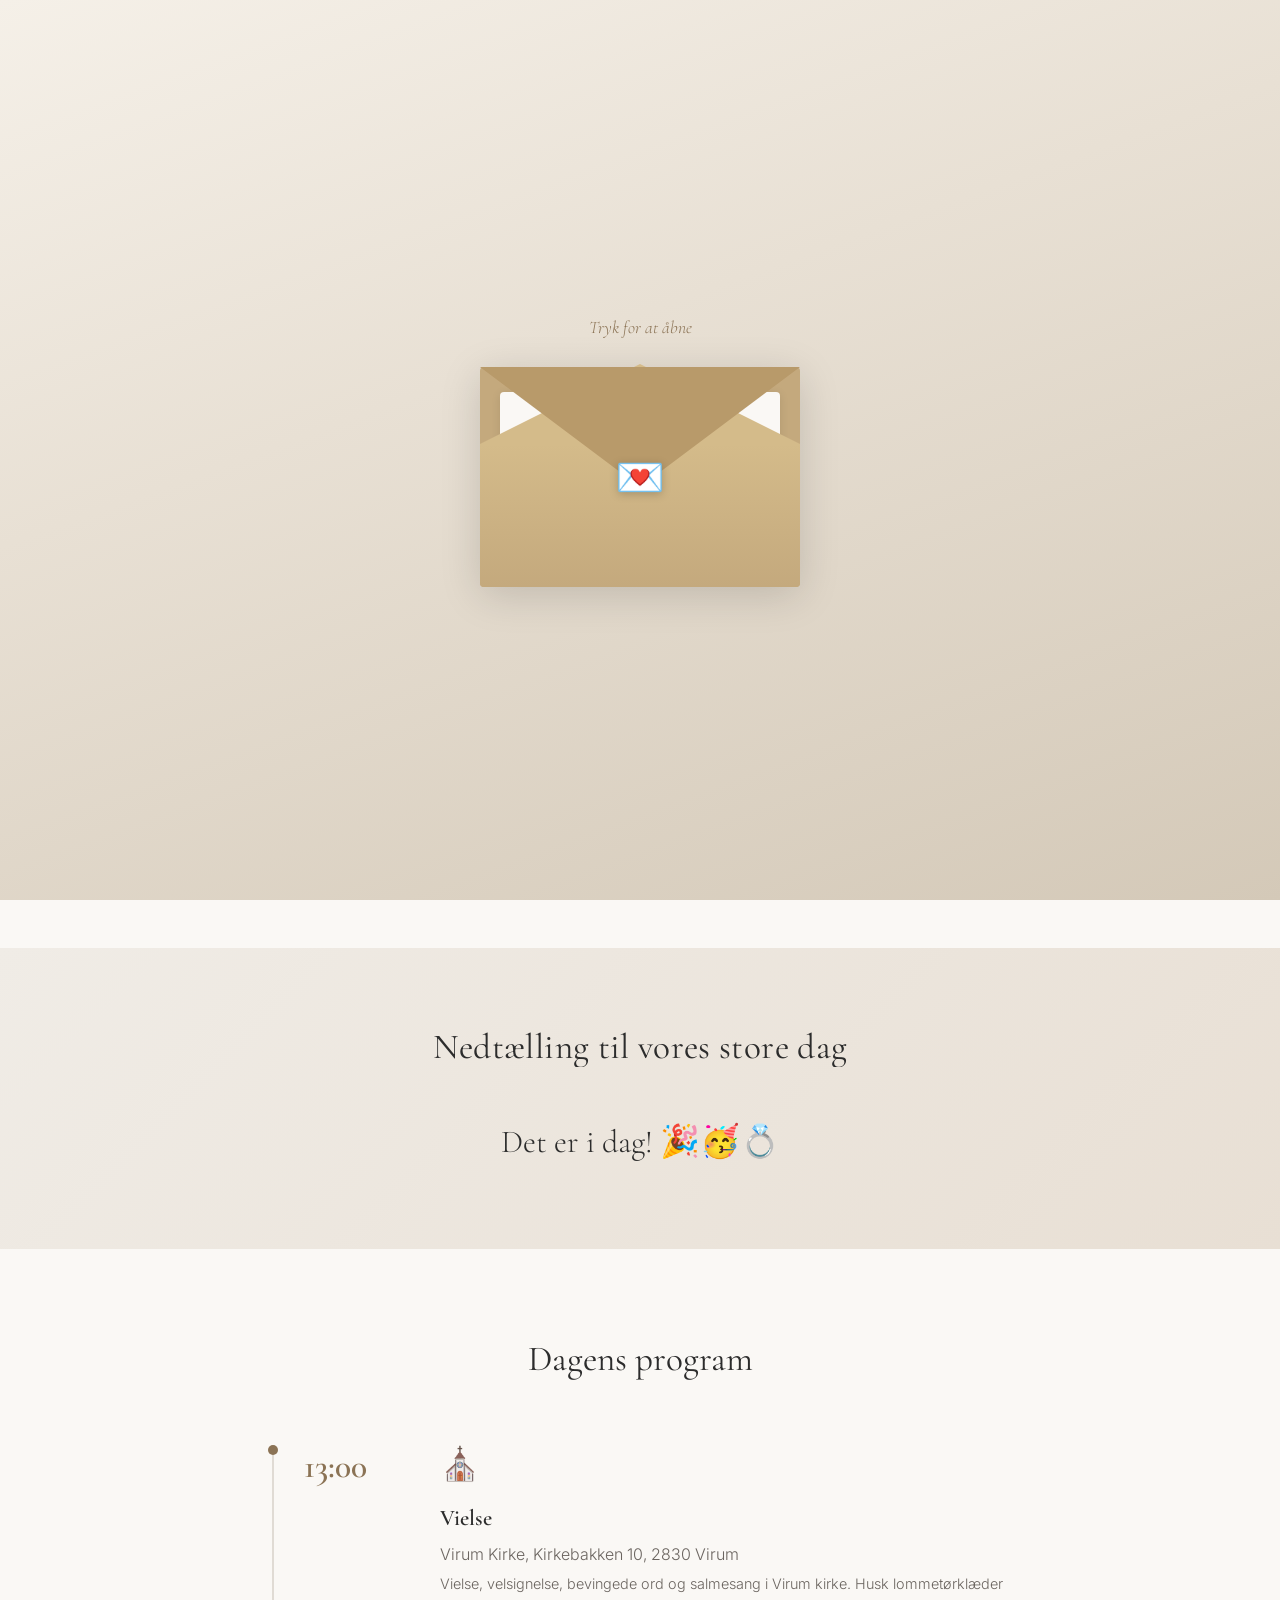
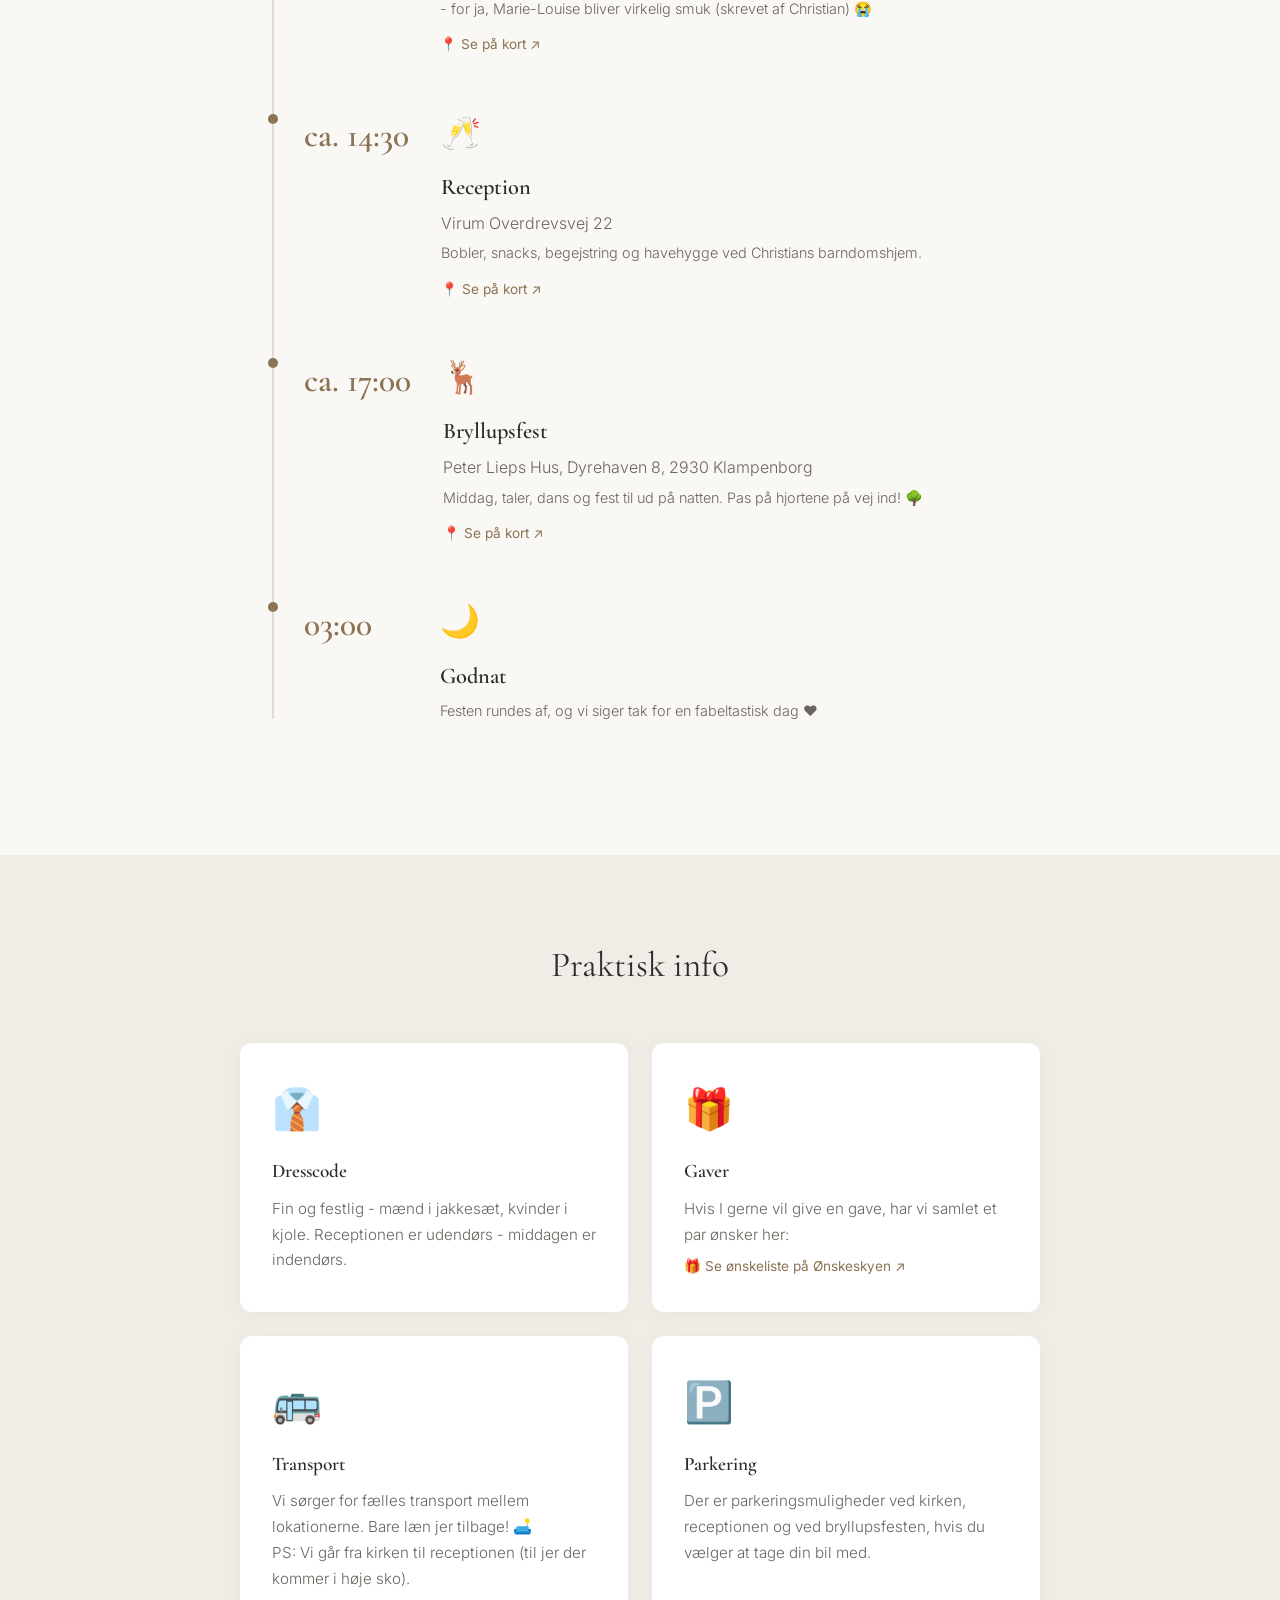
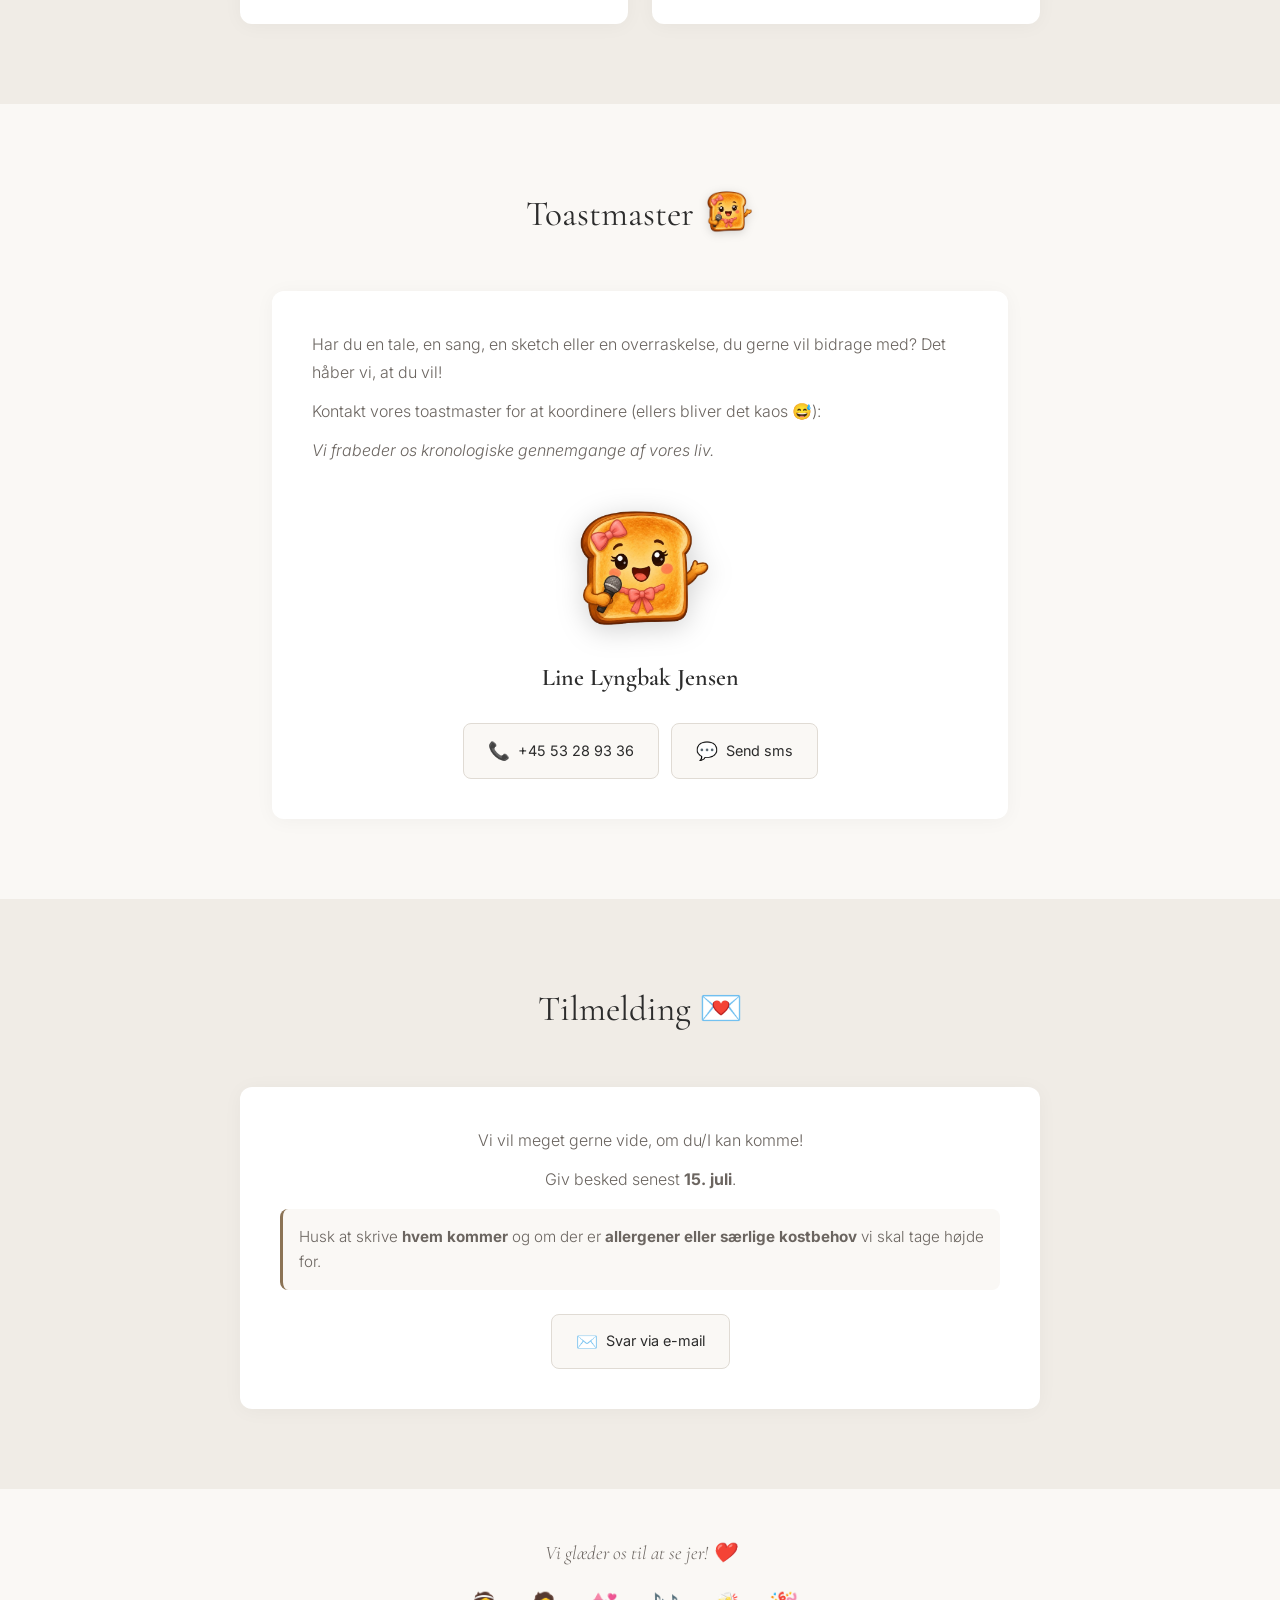
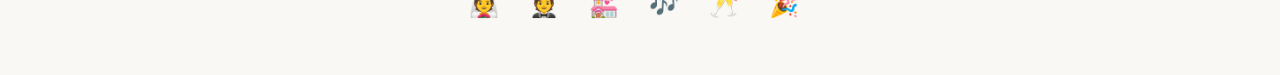
==== commit cee016b3: "Copy fixes in Praktisk info: kirken, comma, end periods Co-Authored-By: Claude Opus 4.8 (1M context)" ====
--- a/index.html
+++ b/index.html
@@ -155,7 +155,7 @@
             <div class="info-card reveal">
                 <div class="info-icon">👔</div>
                 <h3>Dresscode</h3>
-                <p>Fin og festlig - mænd i jakkesæt, kvinder i kjole. Receptionen er udendørs - middagen er indendørs</p>
+                <p>Fin og festlig - mænd i jakkesæt, kvinder i kjole. Receptionen er udendørs - middagen er indendørs.</p>
             </div>
             <div class="info-card reveal">
                 <div class="info-icon">🎁</div>
@@ -167,12 +167,12 @@
                 <div class="info-icon">🚌</div>
                 <h3>Transport</h3>
                 <p>Vi sørger for fælles transport mellem lokationerne. Bare læn jer tilbage! 🛋️</p>
-                <p>PS: Vi går fra kirke til receptionen (til jer der kommer i høje sko)</p>
+                <p>PS: Vi går fra kirken til receptionen (til jer der kommer i høje sko).</p>
             </div>
             <div class="info-card reveal">
                 <div class="info-icon">🅿️</div>
                 <h3>Parkering</h3>
-                <p>Der er parkeringsmuligheder ved kirken, receptionen og ved bryllupsfesten hvis du vælger at tage din bil med.</p>
+                <p>Der er parkeringsmuligheder ved kirken, receptionen og ved bryllupsfesten, hvis du vælger at tage din bil med.</p>
             </div>
         </div>
     </section>
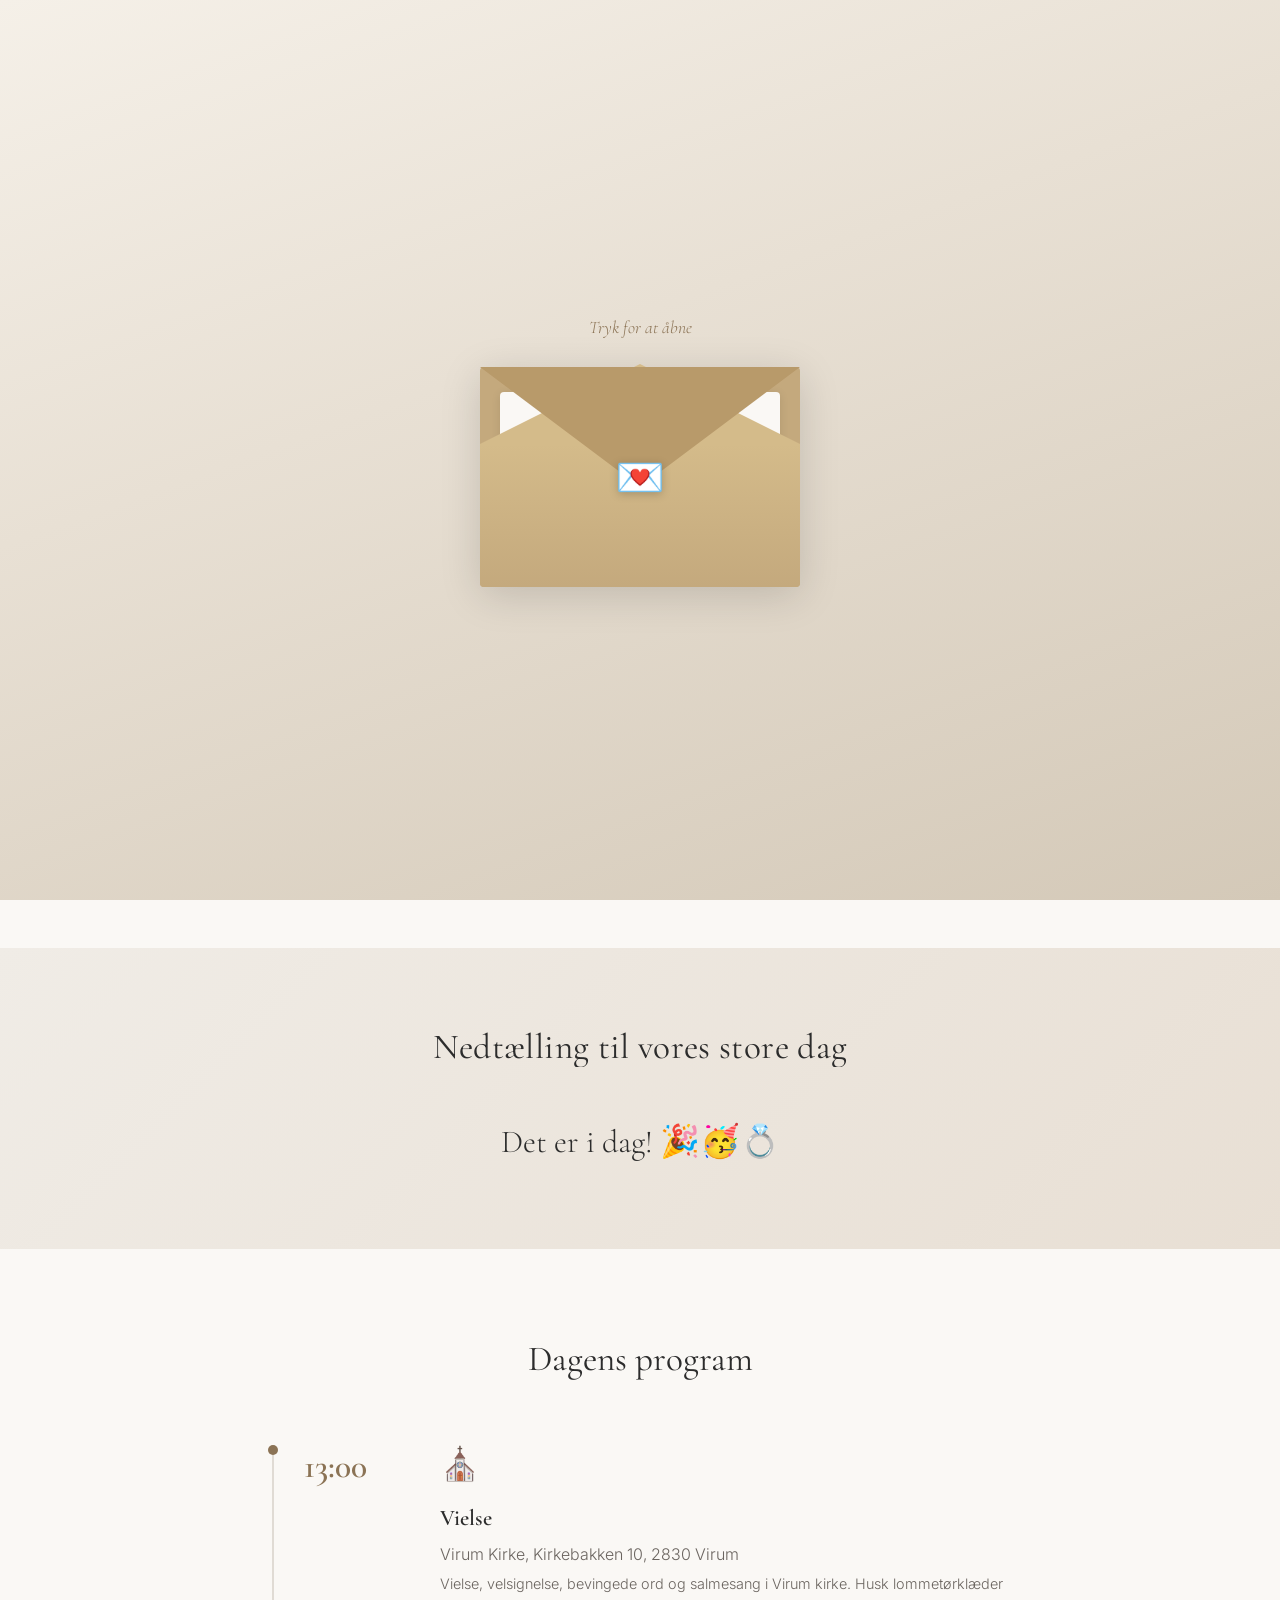
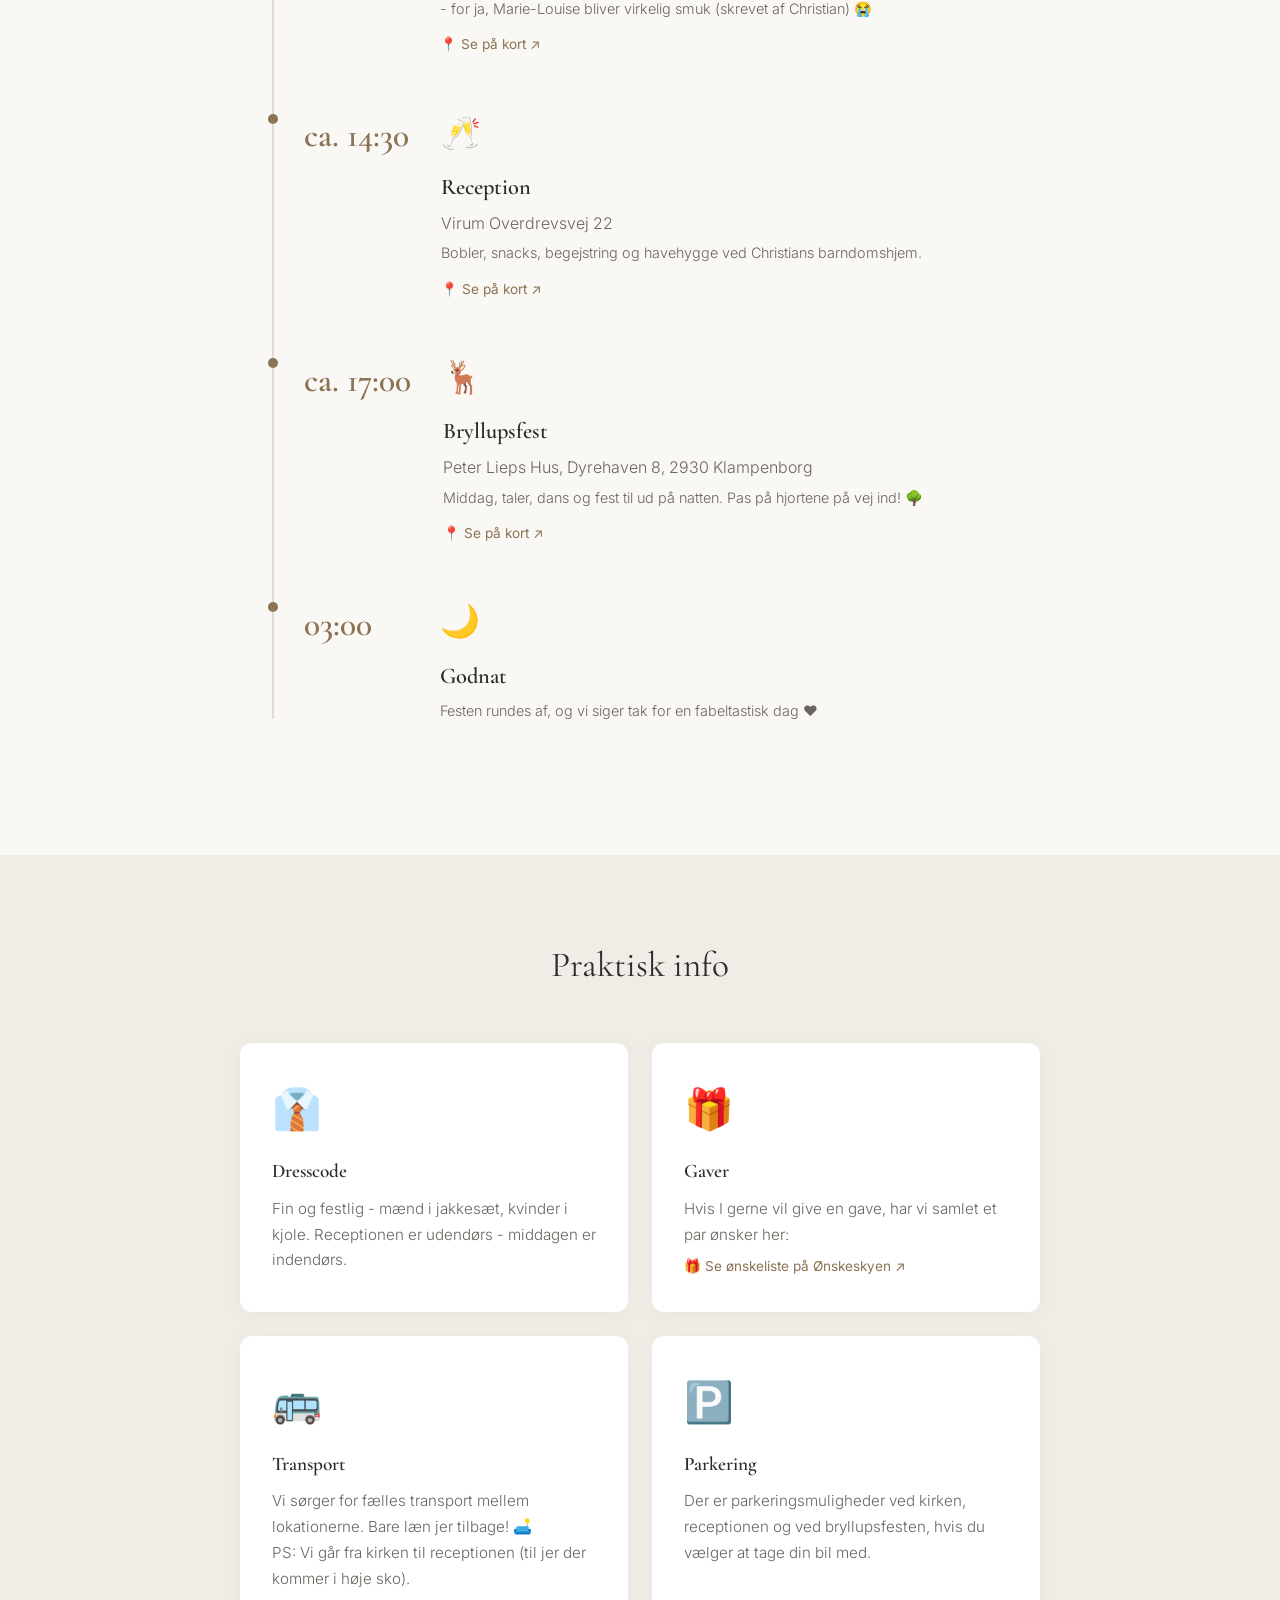
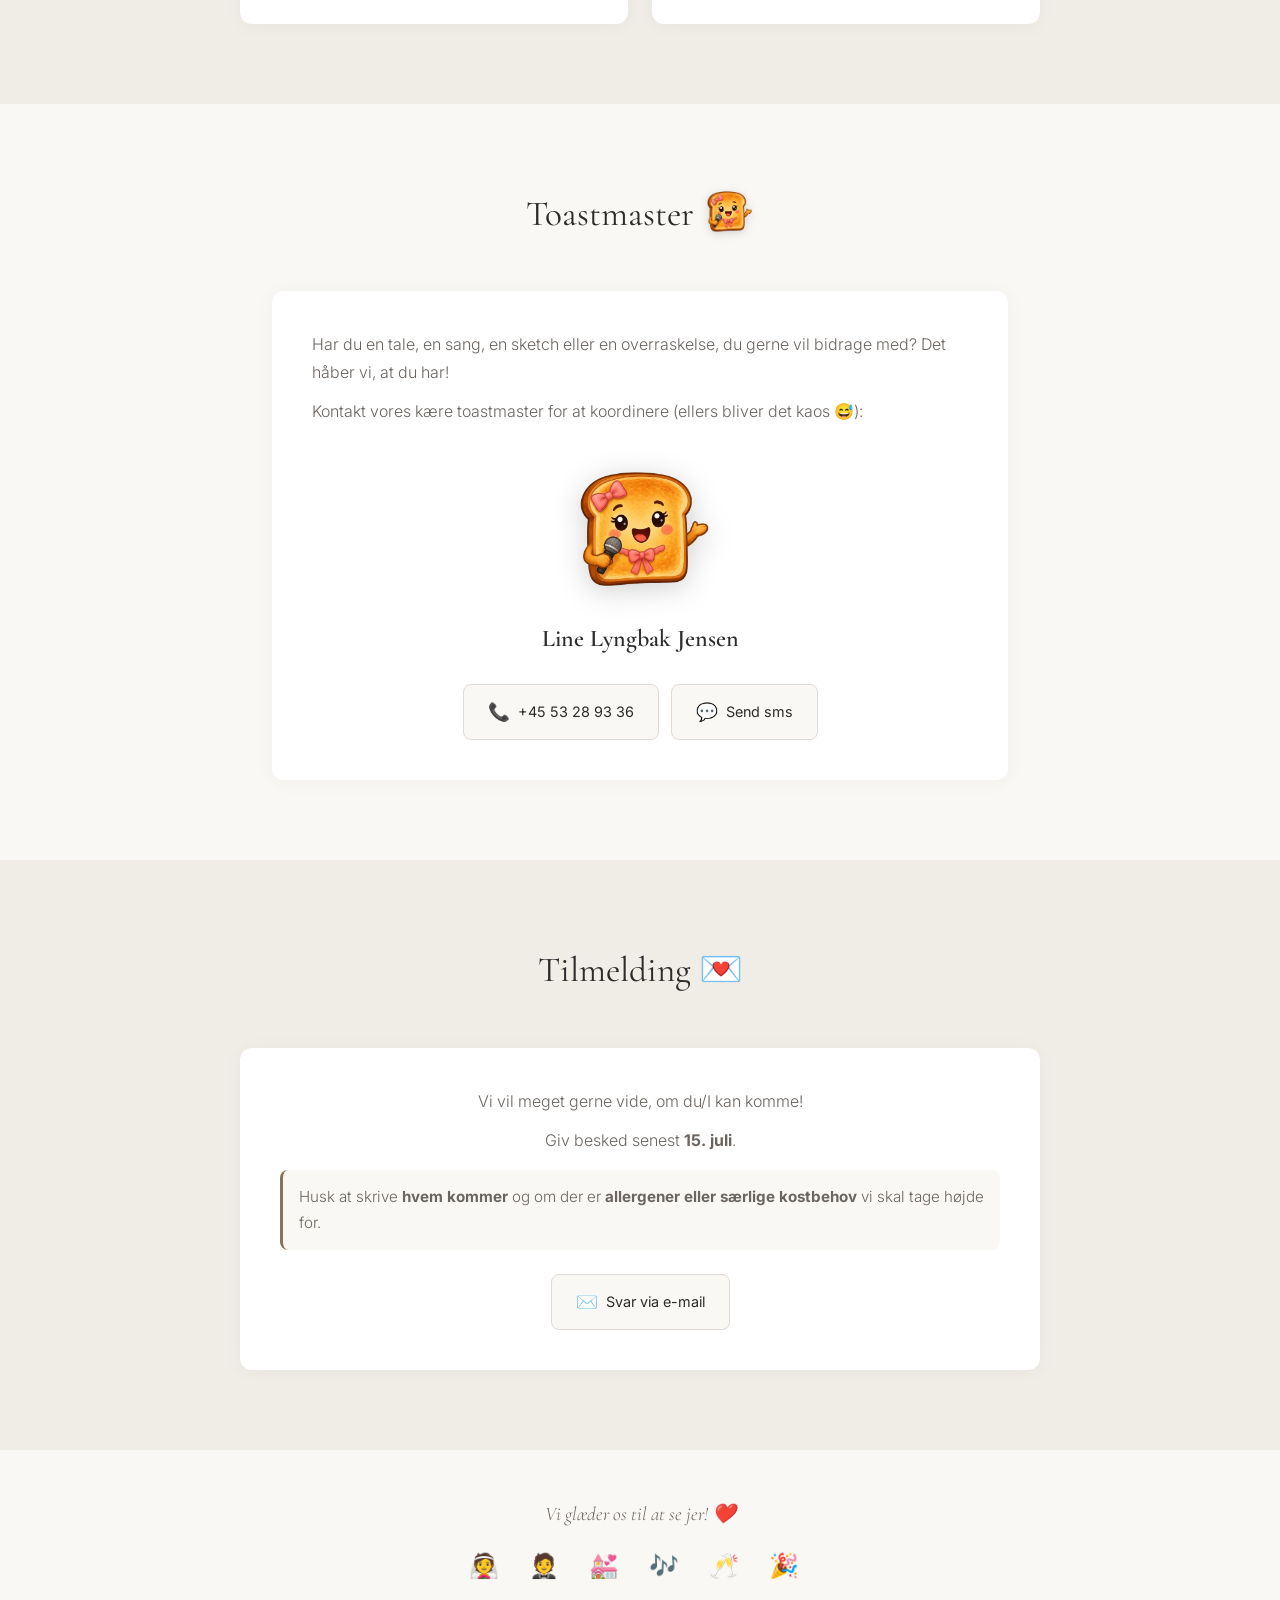
==== commit db68c38d: "Toastmaster copy: at du har, drop liv-line, kære toastmaster Co-Authored-By: Claude Opus 4.8 (1M con" ====
--- a/index.html
+++ b/index.html
@@ -181,9 +181,8 @@
     <section id="toastmaster" class="section">
         <h2 class="reveal">Toastmaster <img src="static/toastmaster.png" alt="" class="heading-mascot"></h2>
         <div class="card reveal">
-            <p>Har du en tale, en sang, en sketch eller en overraskelse, du gerne vil bidrage med? Det håber vi, at du vil!</p>
-            <p>Kontakt vores toastmaster for at koordinere (ellers bliver det kaos 😅):</p>
-            <p><em>Vi frabeder os kronologiske gennemgange af vores liv.</em></p>
+            <p>Har du en tale, en sang, en sketch eller en overraskelse, du gerne vil bidrage med? Det håber vi, at du har!</p>
+            <p>Kontakt vores kære toastmaster for at koordinere (ellers bliver det kaos 😅):</p>
             <div class="toastmaster-info">
                 <div class="toastmaster-avatar toastmaster-mascot">
                     <img src="static/toastmaster.png" alt="Toastmaster Line" class="toastmaster-img">
